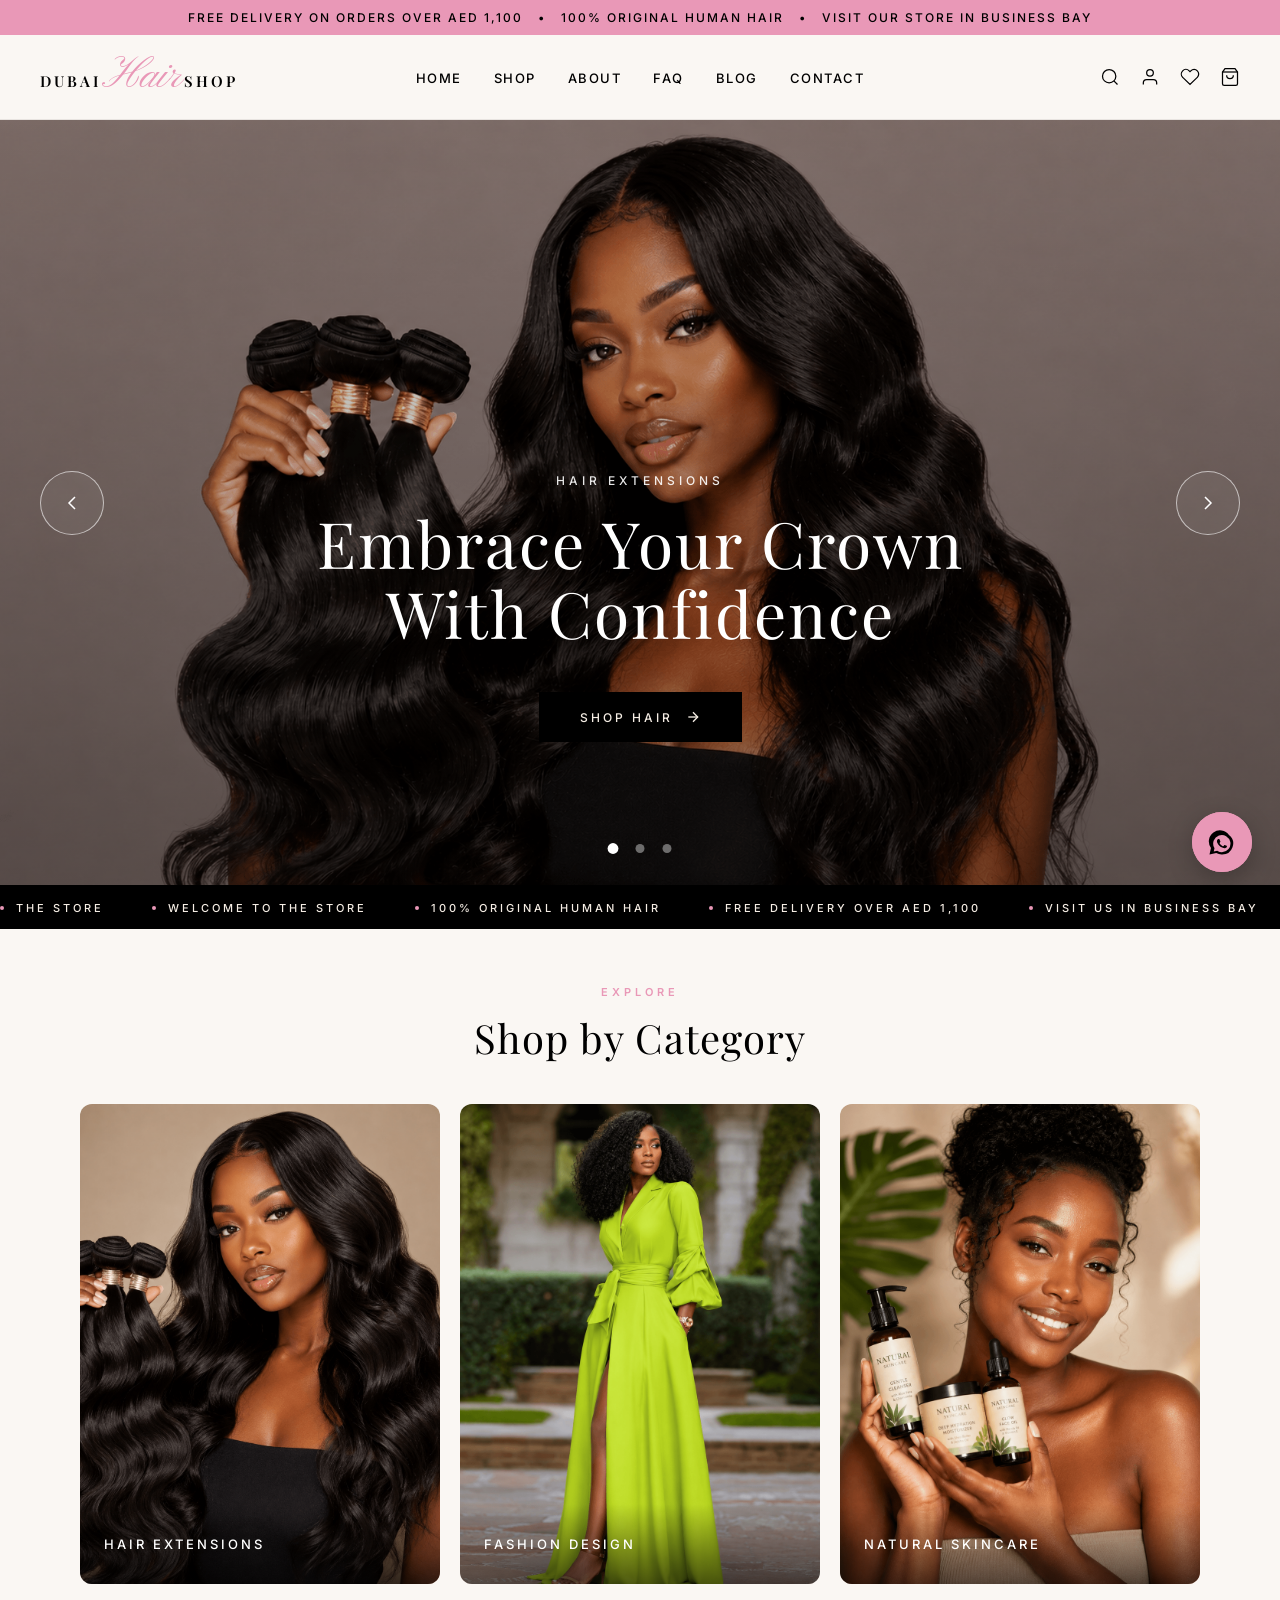
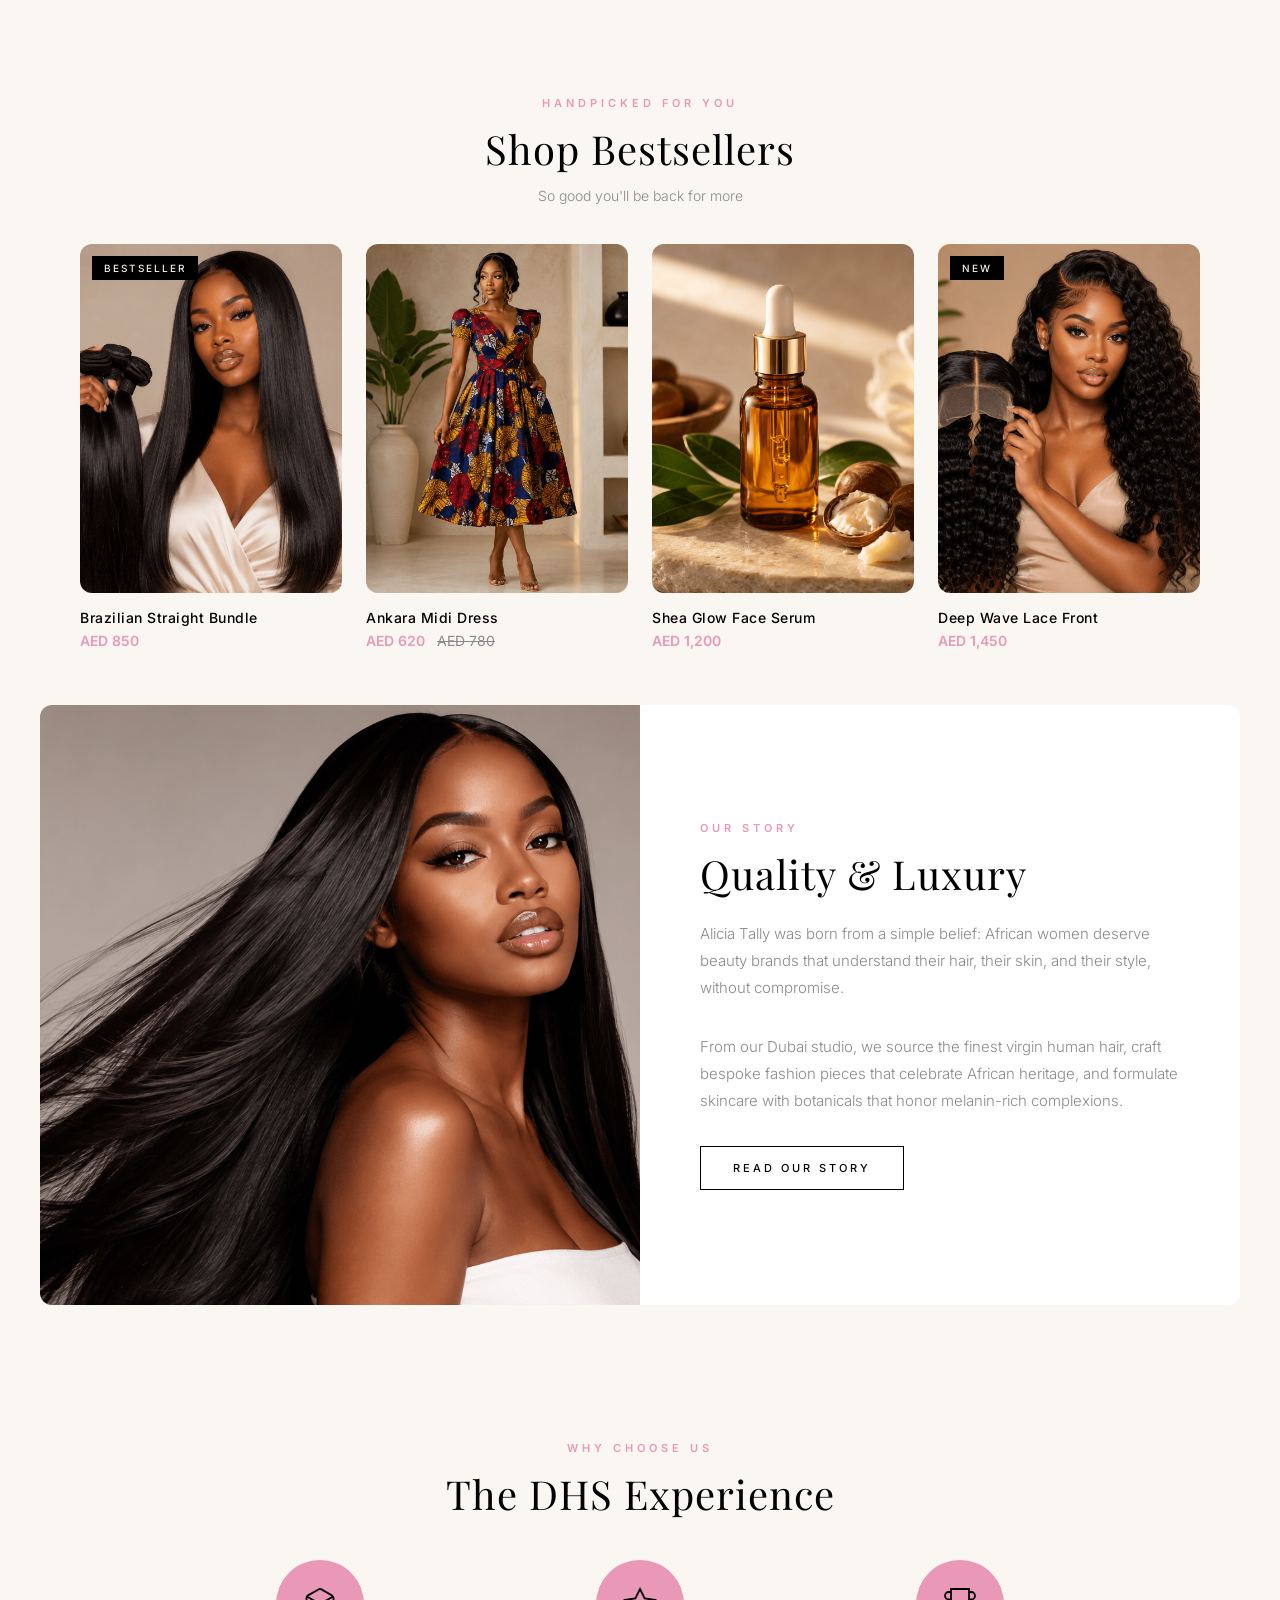
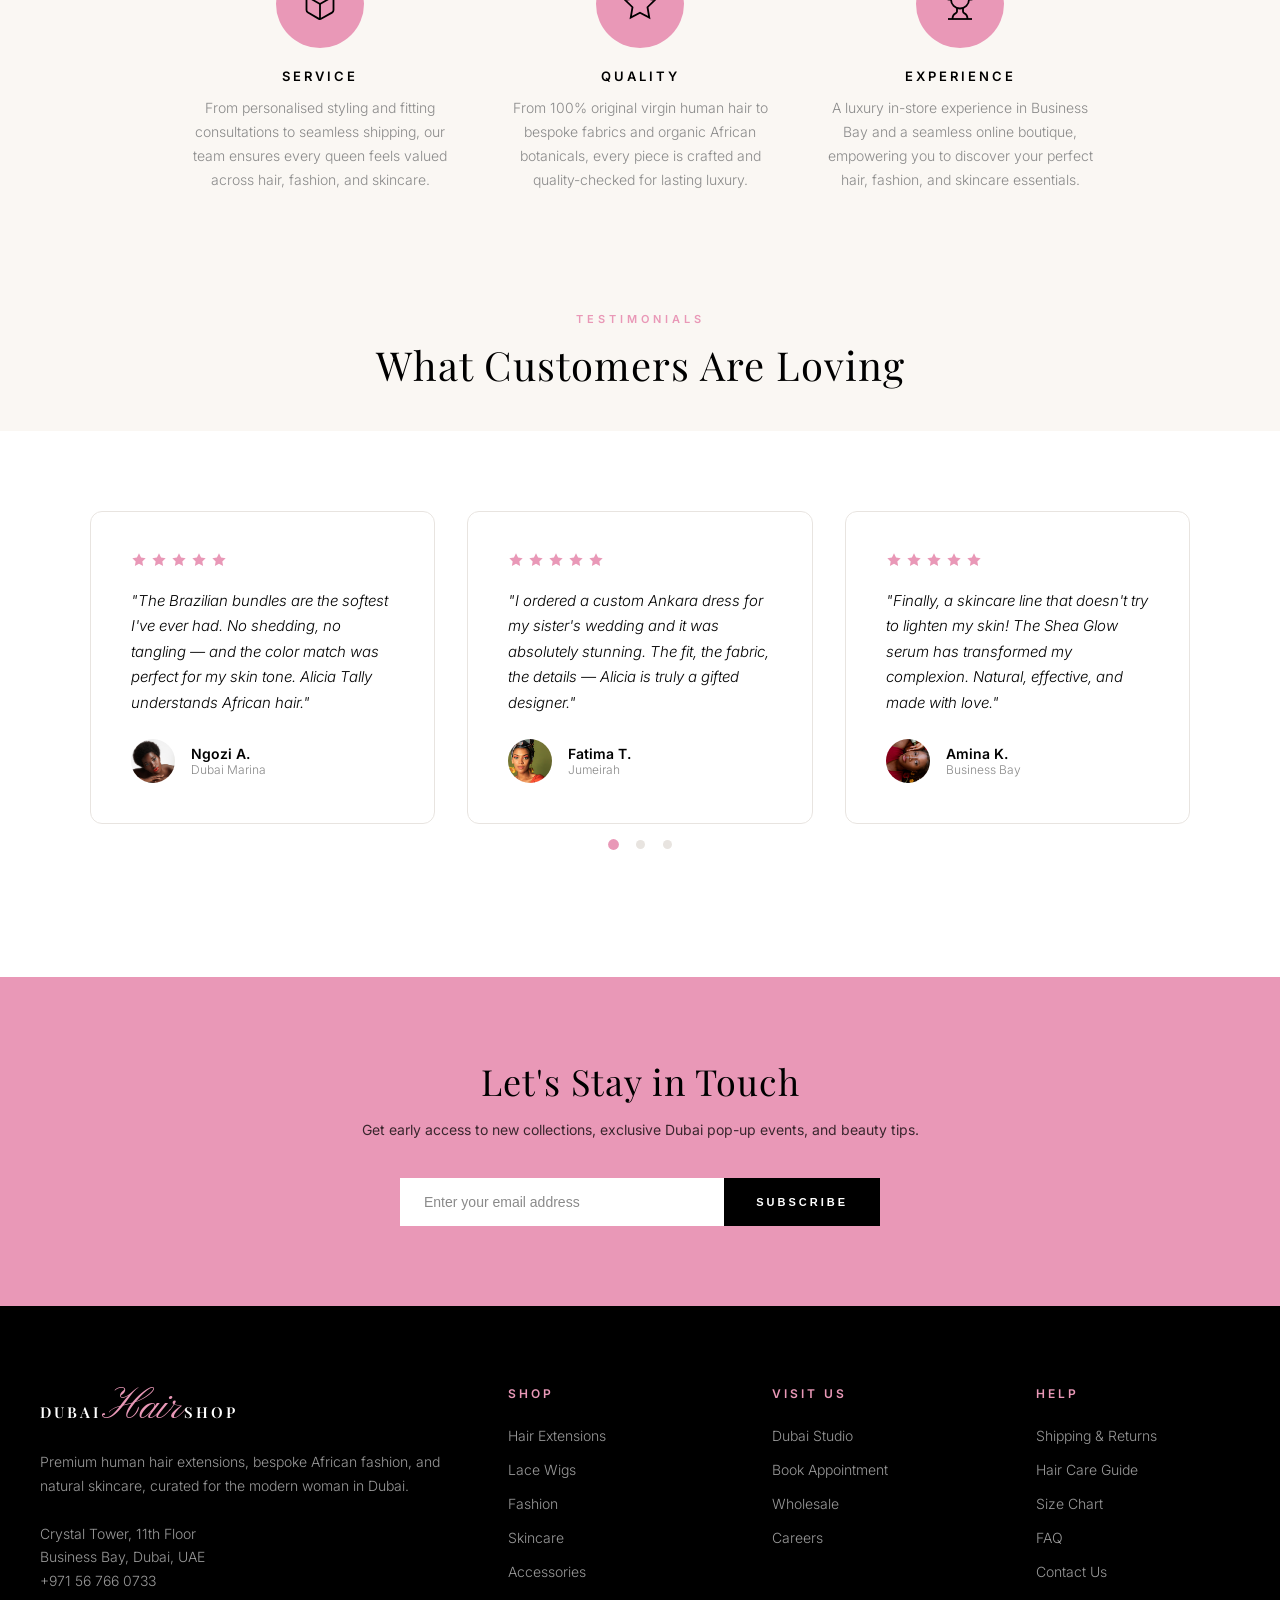
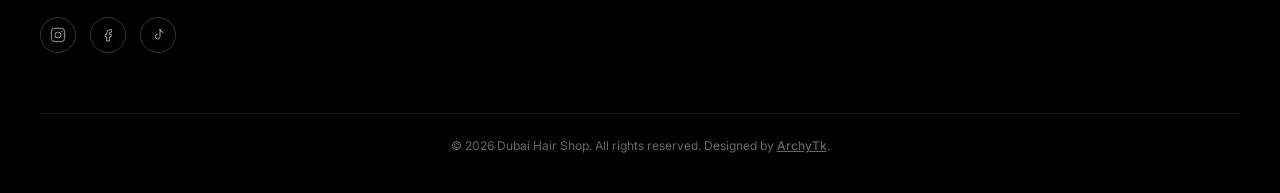
==== index.html @ 1380fcac "Build Dubai Hair Shop mockup: hero carousel, categories, bestsellers, testimonials, and mobile nav -" ====
<!DOCTYPE html>
<html lang="en">
<head>
<meta charset="UTF-8">
<meta name="viewport" content="width=device-width, initial-scale=1.0">
<title>Dubai Hair Shop | Hair Extensions, Fashion & Skincare</title>
<meta name="description" content="Shop premium virgin human hair extensions and lace wigs, bespoke African-inspired fashion by Alicia Tally, and natural African-botanical skincare — all from Dubai Hair Shop's Business Bay boutique.">
<link rel="icon" type="image/svg+xml" href="favicon.svg">
<link href="https://fonts.googleapis.com/css2?family=Playfair+Display:wght@400;500;600&family=Pinyon+Script&family=Inter:wght@300;400;500;600&display=swap" rel="stylesheet">
<link rel="stylesheet" href="https://cdn.jsdelivr.net/npm/swiper@11/swiper-bundle.min.css">
<link rel="stylesheet" href="css/style.css?v=2">
</head>
<body>

<!-- Announcement -->
<div class="announcement-bar">
  <span>Free delivery on orders over AED 1,100 &nbsp; • &nbsp; 100% Original Human Hair &nbsp; • &nbsp; Visit Our Store in Business Bay</span>
</div>

<!-- Navigation -->
<nav class="dhs-nav">
  <div class="nav-logo"><span class="logo-word">Dubai</span><span class="logo-accent">Hair</span><span class="logo-word">Shop</span></div>
  <ul class="nav-links">
    <li><a href="#">Home</a></li>
    <li><a href="#">Shop</a></li>
    <li><a href="#">About</a></li>
    <li><a href="#">FAQ</a></li>
    <li><a href="#">Blog</a></li>
    <li><a href="#">Contact</a></li>
  </ul>
  <div class="nav-actions">
    <svg class="nav-icon nav-icon-search" viewBox="0 0 24 24"><circle cx="11" cy="11" r="8"/><path d="m21 21-4.35-4.35"/></svg>
    <svg class="nav-icon nav-icon-account" viewBox="0 0 24 24"><path d="M20 21v-2a4 4 0 0 0-4-4H8a4 4 0 0 0-4 4v2"/><circle cx="12" cy="7" r="4"/></svg>
    <svg class="nav-icon" viewBox="0 0 24 24"><path d="M20.8 4.6a5.5 5.5 0 0 0-7.8 0L12 5.6l-1-1a5.5 5.5 0 0 0-7.8 7.8l1 1L12 21l7.8-7.6 1-1a5.5 5.5 0 0 0 0-7.8z"/></svg>
    <svg class="nav-icon" viewBox="0 0 24 24"><path d="M6 2 3 6v14a2 2 0 0 0 2 2h14a2 2 0 0 0 2-2V6l-3-4z"/><line x1="3" y1="6" x2="21" y2="6"/><path d="M16 10a4 4 0 0 1-8 0"/></svg>
    <button class="nav-hamburger" aria-label="Open menu" aria-expanded="false">
      <svg viewBox="0 0 24 24" fill="none" stroke="currentColor" stroke-width="1.5"><line x1="3" y1="6" x2="21" y2="6"/><line x1="3" y1="12" x2="21" y2="12"/><line x1="3" y1="18" x2="21" y2="18"/></svg>
    </button>
  </div>
</nav>

<!-- Mobile Nav -->
<div class="mobile-nav-overlay"></div>
<div class="mobile-nav">
  <button class="mobile-nav-close" aria-label="Close menu">
    <svg viewBox="0 0 24 24" fill="none" stroke="currentColor" stroke-width="1.5"><line x1="18" y1="6" x2="6" y2="18"/><line x1="6" y1="6" x2="18" y2="18"/></svg>
  </button>
  <div class="mobile-nav-actions">
    <a href="#" class="mobile-nav-action">
      <svg viewBox="0 0 24 24" fill="none" stroke="currentColor" stroke-width="1.5"><circle cx="11" cy="11" r="8"/><path d="m21 21-4.35-4.35"/></svg>
      Search
    </a>
    <a href="#" class="mobile-nav-action">
      <svg viewBox="0 0 24 24" fill="none" stroke="currentColor" stroke-width="1.5"><path d="M20 21v-2a4 4 0 0 0-4-4H8a4 4 0 0 0-4 4v2"/><circle cx="12" cy="7" r="4"/></svg>
      My Account
    </a>
  </div>
  <ul class="mobile-nav-links">
    <li><a href="#">Home</a></li>
    <li><a href="#">Shop</a></li>
    <li><a href="#">About</a></li>
    <li><a href="#">FAQ</a></li>
    <li><a href="#">Blog</a></li>
    <li><a href="#">Contact</a></li>
  </ul>
</div>

<!-- Hero -->
<section class="hero swiper hero-swiper">
  <div class="swiper-wrapper">
    <div class="swiper-slide hero-slide" style="background-image:url('img/human-hair-extensions-hero.png')">
      <div class="hero-overlay"></div>
      <div class="hero-content">
        <p class="hero-subtitle">Hair Extensions</p>
        <h1 class="hero-title">Embrace Your Crown<br>With Confidence</h1>
        <!-- <p class="hero-desc">Virgin human hair; straight, body wave, curly, and custom lace wigs.</p> -->
        <a class="hero-cta" href="#category-hair-extensions">
          Shop Hair
          <svg width="16" height="16" viewBox="0 0 24 24" fill="none" stroke="currentColor" stroke-width="2"><path d="M5 12h14"/><path d="m12 5 7 7-7 7"/></svg>
        </a>
      </div>
    </div>
    <div class="swiper-slide hero-slide" style="background-image:url('img/alicia-tally-fashion-designer-hero.png')">
      <div class="hero-overlay"></div>
      <div class="hero-content">
        <p class="hero-subtitle">Fashion Design</p>
        <h1 class="hero-title">Bespoke African Inspired<br>Couture</h1>
        <!-- <p class="hero-desc">Bespoke African inspired couture and ready-to-wear pieces by Alicia Tally.</p> -->
        <a class="hero-cta" href="#category-fashion-design">
          Explore Fashion
          <svg width="16" height="16" viewBox="0 0 24 24" fill="none" stroke="currentColor" stroke-width="2"><path d="M5 12h14"/><path d="m12 5 7 7-7 7"/></svg>
        </a>
      </div>
    </div>
    <div class="swiper-slide hero-slide" style="background-image:url('img/natural-skincare-products-hero.png')">
      <div class="hero-overlay"></div>
      <div class="hero-content">
        <p class="hero-subtitle">Natural Skincare</p>
        <h1 class="hero-title">Radiant, Melanin-Rich<br>Skin</h1>
        <!-- <p class="hero-desc">Organic, African botanical blends for radiant, healthy melanin-rich skin.</p> -->
        <a class="hero-cta" href="#category-natural-skincare">
          Discover Skincare
          <svg width="16" height="16" viewBox="0 0 24 24" fill="none" stroke="currentColor" stroke-width="2"><path d="M5 12h14"/><path d="m12 5 7 7-7 7"/></svg>
        </a>
      </div>
    </div>
  </div>
  <button class="hero-arrow hero-arrow-prev" aria-label="Previous slide">
    <svg width="18" height="18" viewBox="0 0 24 24" fill="none" stroke="currentColor" stroke-width="1.5"><path d="m15 18-6-6 6-6"/></svg>
  </button>
  <button class="hero-arrow hero-arrow-next" aria-label="Next slide">
    <svg width="18" height="18" viewBox="0 0 24 24" fill="none" stroke="currentColor" stroke-width="1.5"><path d="m9 18 6-6-6-6"/></svg>
  </button>
  <div class="hero-dots swiper-pagination"></div>
</section>

<!-- Ticker -->
<div class="ticker">
  <div class="ticker-inner">
    <span class="ticker-item"><span class="ticker-dot"></span> The Store</span>
    <span class="ticker-item"><span class="ticker-dot"></span> Welcome to the Store</span>
    <span class="ticker-item"><span class="ticker-dot"></span> 100% Original Human Hair</span>
    <span class="ticker-item"><span class="ticker-dot"></span> Free Delivery Over AED 1,100</span>
    <span class="ticker-item"><span class="ticker-dot"></span> Visit Us in Business Bay</span>
    <span class="ticker-item"><span class="ticker-dot"></span> The Store</span>
    <span class="ticker-item"><span class="ticker-dot"></span> Welcome to the Store</span>
    <span class="ticker-item"><span class="ticker-dot"></span> 100% Original Human Hair</span>
    <span class="ticker-item"><span class="ticker-dot"></span> Free Delivery Over AED 1,100</span>
    <span class="ticker-item"><span class="ticker-dot"></span> Visit Us in Business Bay</span>
  </div>
</div>

<!-- Categories -->
<div class="section-header" id="shop-by-category">
  <p class="section-label">Explore</p>
  <h2 class="section-title">Shop by Category</h2>
</div>
<div class="categories">
  <div class="category-card" id="category-hair-extensions">
    <img src="img/human-hair-extensions-featured.png" alt="Hair Extensions">
    <div class="category-label">Hair Extensions</div>
  </div>
  <div class="category-card" id="category-fashion-design">
    <img src="img/alicia-tally-fashion-designer-featured.png" alt="Fashion Design">
    <div class="category-label">Fashion Design</div>
  </div>
  <div class="category-card" id="category-natural-skincare">
    <img src="img/natural-skincare-products-featured.png" alt="Natural Skincare">
    <div class="category-label">Natural Skincare</div>
  </div>
</div>

<!-- Bestsellers -->
<div class="section-header">
  <p class="section-label">Handpicked for You</p>
  <h2 class="section-title">Shop Bestsellers</h2>
  <p class="section-sub">So good you'll be back for more</p>
</div>
<div class="products-grid">
  <div class="product-card">
    <div class="product-img-wrap">
      <img src="img/brazilian-straight-bundle.png" alt="Brazilian Straight Bundle">
      <span class="product-badge">Bestseller</span>
    </div>
    <div class="product-name">Brazilian Straight Bundle</div>
    <div class="product-price">AED 850</div>
  </div>
  <div class="product-card">
    <div class="product-img-wrap">
      <img src="img/ankara-midi-dress.png" alt="Ankara Midi Dress">
    </div>
    <div class="product-name">Ankara Midi Dress</div>
    <div class="product-price">AED 620 <span class="original">AED 780</span></div>
  </div>
  <div class="product-card">
    <div class="product-img-wrap">
      <img src="img/shea-glow-face%20Serum.png" alt="Shea Glow Face Serum">
    </div>
    <div class="product-name">Shea Glow Face Serum</div>
    <div class="product-price">AED 1,200</div>
  </div>
  <div class="product-card">
    <div class="product-img-wrap">
      <img src="img/deep-wave-lace-front.png" alt="Deep Wave Lace Front">
      <span class="product-badge">New</span>
    </div>
    <div class="product-name">Deep Wave Lace Front</div>
    <div class="product-price">AED 1,450</div>
  </div>
</div>

<!-- Quality Section -->
<div class="quality-section">
  <div class="quality-img">
    <img src="img/hero-image.png" alt="Quality">
  </div>
  <div class="quality-content">
    <p class="section-label">Our Story</p>
    <h2 class="section-title">Quality & Luxury</h2>
    <p class="quality-text">Alicia Tally was born from a simple belief: African women deserve beauty brands that understand their hair, their skin, and their style, without compromise.</p>
    <p class="quality-text">From our Dubai studio, we source the finest virgin human hair, craft bespoke fashion pieces that celebrate African heritage, and formulate skincare with botanicals that honor melanin-rich complexions.</p>
    <a class="quality-btn" href="#">Read Our Story</a>
  </div>
</div>

<!-- Values -->
<div class="section-header">
  <p class="section-label">Why Choose Us</p>
  <h2 class="section-title">The DHS Experience</h2>
</div>
<div class="values">
  <div class="value-item">
    <div class="value-icon-wrap">
      <svg class="value-icon" viewBox="0 0 24 24"><path d="M21 16V8a2 2 0 0 0-1-1.73l-7-4a2 2 0 0 0-2 0l-7 4A2 2 0 0 0 3 8v8a2 2 0 0 0 1 1.73l7 4a2 2 0 0 0 2 0l7-4A2 2 0 0 0 21 16z"/><polyline points="3.27 6.96 12 12.01 20.73 6.96"/><line x1="12" y1="22.08" x2="12" y2="12"/></svg>
    </div>
    <div class="value-title">Service</div>
    <div class="value-desc">From personalised styling and fitting consultations to seamless shipping, our team ensures every queen feels valued across hair, fashion, and skincare.</div>
  </div>
  <div class="value-item">
    <div class="value-icon-wrap">
      <svg class="value-icon" viewBox="0 0 24 24"><polygon points="12 2 15.09 8.26 22 9.27 17 14.14 18.18 21.02 12 17.77 5.82 21.02 7 14.14 2 9.27 8.91 8.26 12 2"/></svg>
    </div>
    <div class="value-title">Quality</div>
    <div class="value-desc">From 100% original virgin human hair to bespoke fabrics and organic African botanicals, every piece is crafted and quality-checked for lasting luxury.</div>
  </div>
  <div class="value-item">
    <div class="value-icon-wrap">
      <svg class="value-icon" viewBox="0 0 24 24"><path d="M6 9H4.5a2.5 2.5 0 0 1 0-5H6"/><path d="M18 9h1.5a2.5 2.5 0 0 0 0-5H18"/><path d="M4 22h16"/><path d="M10 14.66V17c0 .55-.47.98-.97 1.21C7.85 18.75 7 20.24 7 22"/><path d="M14 14.66V17c0 .55.47.98.97 1.21C16.15 18.75 17 20.24 17 22"/><path d="M18 2H6v7a6 6 0 0 0 12 0V2z"/></svg>
    </div>
    <div class="value-title">Experience</div>
    <div class="value-desc">A luxury in-store experience in Business Bay and a seamless online boutique, empowering you to discover your perfect hair, fashion, and skincare essentials.</div>
  </div>
</div>

<!-- Testimonials -->
<div class="section-header" style="padding-top:40px;">
  <p class="section-label">Testimonials</p>
  <h2 class="section-title">What Customers Are Loving</h2>
</div>
<div class="testimonials">
  <div class="swiper testimonial-swiper">
    <div class="swiper-wrapper">
      <div class="swiper-slide">
        <div class="testimonial-card">
          <div class="stars">
            <svg class="star" viewBox="0 0 24 24"><polygon points="12 2 15.09 8.26 22 9.27 17 14.14 18.18 21.02 12 17.77 5.82 21.02 7 14.14 2 9.27 8.91 8.26 12 2"/></svg>
            <svg class="star" viewBox="0 0 24 24"><polygon points="12 2 15.09 8.26 22 9.27 17 14.14 18.18 21.02 12 17.77 5.82 21.02 7 14.14 2 9.27 8.91 8.26 12 2"/></svg>
            <svg class="star" viewBox="0 0 24 24"><polygon points="12 2 15.09 8.26 22 9.27 17 14.14 18.18 21.02 12 17.77 5.82 21.02 7 14.14 2 9.27 8.91 8.26 12 2"/></svg>
            <svg class="star" viewBox="0 0 24 24"><polygon points="12 2 15.09 8.26 22 9.27 17 14.14 18.18 21.02 12 17.77 5.82 21.02 7 14.14 2 9.27 8.91 8.26 12 2"/></svg>
            <svg class="star" viewBox="0 0 24 24"><polygon points="12 2 15.09 8.26 22 9.27 17 14.14 18.18 21.02 12 17.77 5.82 21.02 7 14.14 2 9.27 8.91 8.26 12 2"/></svg>
          </div>
          <p class="testimonial-text">"The Brazilian bundles are the softest I've ever had. No shedding, no tangling — and the color match was perfect for my skin tone. Alicia Tally understands African hair."</p>
          <div class="testimonial-author">
            <img class="author-avatar" src="img/test-1.jpg" alt="Ngozi">
            <div>
              <div class="author-name">Ngozi A.</div>
              <div class="author-location">Dubai Marina</div>
            </div>
          </div>
        </div>
      </div>
      <div class="swiper-slide">
        <div class="testimonial-card">
          <div class="stars">
            <svg class="star" viewBox="0 0 24 24"><polygon points="12 2 15.09 8.26 22 9.27 17 14.14 18.18 21.02 12 17.77 5.82 21.02 7 14.14 2 9.27 8.91 8.26 12 2"/></svg>
            <svg class="star" viewBox="0 0 24 24"><polygon points="12 2 15.09 8.26 22 9.27 17 14.14 18.18 21.02 12 17.77 5.82 21.02 7 14.14 2 9.27 8.91 8.26 12 2"/></svg>
            <svg class="star" viewBox="0 0 24 24"><polygon points="12 2 15.09 8.26 22 9.27 17 14.14 18.18 21.02 12 17.77 5.82 21.02 7 14.14 2 9.27 8.91 8.26 12 2"/></svg>
            <svg class="star" viewBox="0 0 24 24"><polygon points="12 2 15.09 8.26 22 9.27 17 14.14 18.18 21.02 12 17.77 5.82 21.02 7 14.14 2 9.27 8.91 8.26 12 2"/></svg>
            <svg class="star" viewBox="0 0 24 24"><polygon points="12 2 15.09 8.26 22 9.27 17 14.14 18.18 21.02 12 17.77 5.82 21.02 7 14.14 2 9.27 8.91 8.26 12 2"/></svg>
          </div>
          <p class="testimonial-text">"I ordered a custom Ankara dress for my sister's wedding and it was absolutely stunning. The fit, the fabric, the details — Alicia is truly a gifted designer."</p>
          <div class="testimonial-author">
            <img class="author-avatar" src="img/test-2.jpg" alt="Fatima">
            <div>
              <div class="author-name">Fatima T.</div>
              <div class="author-location">Jumeirah</div>
            </div>
          </div>
        </div>
      </div>
      <div class="swiper-slide">
        <div class="testimonial-card">
          <div class="stars">
            <svg class="star" viewBox="0 0 24 24"><polygon points="12 2 15.09 8.26 22 9.27 17 14.14 18.18 21.02 12 17.77 5.82 21.02 7 14.14 2 9.27 8.91 8.26 12 2"/></svg>
            <svg class="star" viewBox="0 0 24 24"><polygon points="12 2 15.09 8.26 22 9.27 17 14.14 18.18 21.02 12 17.77 5.82 21.02 7 14.14 2 9.27 8.91 8.26 12 2"/></svg>
            <svg class="star" viewBox="0 0 24 24"><polygon points="12 2 15.09 8.26 22 9.27 17 14.14 18.18 21.02 12 17.77 5.82 21.02 7 14.14 2 9.27 8.91 8.26 12 2"/></svg>
            <svg class="star" viewBox="0 0 24 24"><polygon points="12 2 15.09 8.26 22 9.27 17 14.14 18.18 21.02 12 17.77 5.82 21.02 7 14.14 2 9.27 8.91 8.26 12 2"/></svg>
            <svg class="star" viewBox="0 0 24 24"><polygon points="12 2 15.09 8.26 22 9.27 17 14.14 18.18 21.02 12 17.77 5.82 21.02 7 14.14 2 9.27 8.91 8.26 12 2"/></svg>
          </div>
          <p class="testimonial-text">"Finally, a skincare line that doesn't try to lighten my skin! The Shea Glow serum has transformed my complexion. Natural, effective, and made with love."</p>
          <div class="testimonial-author">
            <img class="author-avatar" src="img/test-3.jpg" alt="Amina">
            <div>
              <div class="author-name">Amina K.</div>
              <div class="author-location">Business Bay</div>
            </div>
          </div>
        </div>
      </div>
    </div>
    <div class="testimonial-dots swiper-pagination"></div>
  </div>
</div>

<!-- Newsletter -->
<div class="newsletter">
  <h2 class="newsletter-title">Let's Stay in Touch</h2>
  <p class="newsletter-sub">Get early access to new collections, exclusive Dubai pop-up events, and beauty tips.</p>
  <form class="newsletter-form" onsubmit="event.preventDefault(); alert('Thank you for subscribing, Queen!');">
    <input type="email" class="newsletter-input" placeholder="Enter your email address" required>
    <button type="submit" class="newsletter-btn">Subscribe</button>
  </form>
</div>

<!-- Footer -->
<footer class="footer">
  <div class="footer-grid">
    <div>
      <div class="footer-brand"><span class="logo-word">Dubai</span><span class="logo-accent">Hair</span><span class="logo-word">Shop</span></div>
      <p class="footer-desc">Premium human hair extensions, bespoke African fashion, and natural skincare, curated for the modern woman in Dubai.</p>
      <p class="footer-desc" style="margin-bottom:0;">Crystal Tower, 11th Floor<br>Business Bay, Dubai, UAE<br>+971 56 766 0733</p>
      <div class="social-links">
        <a class="social-icon" href="#" aria-label="Instagram">
          <svg viewBox="0 0 24 24" fill="none" stroke="currentColor" stroke-width="1.5"><rect x="2" y="2" width="20" height="20" rx="5"/><circle cx="12" cy="12" r="4.5"/><circle cx="17.5" cy="6.5" r="1" fill="currentColor" stroke="none"/></svg>
        </a>
        <a class="social-icon" href="#" aria-label="Facebook">
          <svg viewBox="0 0 24 24" fill="none" stroke="currentColor" stroke-width="1.5"><path d="M15 8h2V4h-2a5 5 0 0 0-5 5v2H8v4h2v6h4v-6h2.5l.5-4H14V9a1 1 0 0 1 1-1z"/></svg>
        </a>
        <a class="social-icon" href="#" aria-label="TikTok">
          <svg viewBox="0 0 24 24" fill="none" stroke="currentColor" stroke-width="1.5"><path d="M15 3v11.5a3.5 3.5 0 1 1-3.5-3.5"/><path d="M15 3a5 5 0 0 0 5 5"/></svg>
        </a>
      </div>
    </div>
    <div>
      <div class="footer-title">Shop</div>
      <ul class="footer-links">
        <li><a href="#">Hair Extensions</a></li>
        <li><a href="#">Lace Wigs</a></li>
        <li><a href="#">Fashion</a></li>
        <li><a href="#">Skincare</a></li>
        <li><a href="#">Accessories</a></li>
      </ul>
    </div>
    <div>
      <div class="footer-title">Visit us</div>
      <ul class="footer-links">
        <li><a href="#">Dubai Studio</a></li>
        <li><a href="#">Book Appointment</a></li>
        <li><a href="#">Wholesale</a></li>
        <li><a href="#">Careers</a></li>
      </ul>
    </div>
    <div>
      <div class="footer-title">Help</div>
      <ul class="footer-links">
        <li><a href="#">Shipping & Returns</a></li>
        <li><a href="#">Hair Care Guide</a></li>
        <li><a href="#">Size Chart</a></li>
        <li><a href="#">FAQ</a></li>
        <li><a href="#">Contact Us</a></li>
      </ul>
    </div>
  </div>
  <div class="footer-bottom">
    &copy; 2026 Dubai Hair Shop. All rights reserved. Designed by <a href="https://www.linkedin.com/in/archbell-maunganidze/" target="_blank" rel="noopener">ArchyTk</a>.
  </div>
</footer>

<!-- WhatsApp Float -->
<a class="whatsapp-float" href="https://wa.me/971567660733" target="_blank" rel="noopener" aria-label="Chat with us on WhatsApp">
  <span class="whatsapp-float-ring"></span>
  <svg viewBox="0 0 24 24" fill="currentColor"><path d="M17.6 6.32A8.8 8.8 0 0 0 3.16 16.8L2 22l5.36-1.14A8.8 8.8 0 0 0 12 22a8.8 8.8 0 0 0 5.6-15.68zM12 20.2a6.9 6.9 0 0 1-3.53-.96l-.25-.15-2.83.6.6-2.76-.16-.28A6.9 6.9 0 1 1 12 20.2zm3.78-5.17c-.2-.1-1.2-.6-1.39-.66-.19-.07-.32-.1-.46.1-.13.2-.52.66-.64.8-.12.13-.24.15-.44.05-.2-.1-.86-.32-1.63-1.02-.6-.54-1.01-1.2-1.13-1.4-.12-.2-.01-.31.09-.4.09-.1.2-.24.3-.36.1-.12.13-.2.2-.34.07-.13.03-.25-.02-.35-.05-.1-.46-1.1-.63-1.5-.17-.4-.33-.35-.46-.35h-.4c-.13 0-.34.05-.52.25s-.68.67-.68 1.63.7 1.9.8 2.03c.1.13 1.37 2.1 3.32 2.94.46.2.83.32 1.11.4.47.15.9.13 1.24.08.38-.06 1.2-.49 1.37-.96.17-.47.17-.87.12-.96-.05-.09-.18-.14-.38-.24z"/></svg>
</a>

<!-- Mobile Bottom Nav -->
<nav class="mobile-bottom-nav">
  <a href="#shop-by-category" class="bottom-nav-item">
    <svg class="bottom-nav-icon" viewBox="0 0 24 24" fill="none" stroke="currentColor" stroke-width="1.5"><rect x="3" y="3" width="7" height="7" rx="1"/><rect x="14" y="3" width="7" height="7" rx="1"/><rect x="3" y="14" width="7" height="7" rx="1"/><rect x="14" y="14" width="7" height="7" rx="1"/></svg>
    <span class="bottom-nav-label">Shop</span>
  </a>
  <a href="#" class="bottom-nav-item">
    <svg class="bottom-nav-icon" viewBox="0 0 24 24" fill="none" stroke="currentColor" stroke-width="1.5"><path d="M20 21v-2a4 4 0 0 0-4-4H8a4 4 0 0 0-4 4v2"/><circle cx="12" cy="7" r="4"/></svg>
    <span class="bottom-nav-label">Account</span>
  </a>
  <a href="#" class="bottom-nav-item">
    <svg class="bottom-nav-icon" viewBox="0 0 24 24" fill="none" stroke="currentColor" stroke-width="1.5"><circle cx="11" cy="11" r="8"/><path d="m21 21-4.35-4.35"/></svg>
    <span class="bottom-nav-label">Search</span>
  </a>
  <a href="#" class="bottom-nav-item">
    <span class="bottom-nav-icon-wrap">
      <svg class="bottom-nav-icon" viewBox="0 0 24 24" fill="none" stroke="currentColor" stroke-width="1.5"><path d="M20.8 4.6a5.5 5.5 0 0 0-7.8 0L12 5.6l-1-1a5.5 5.5 0 0 0-7.8 7.8l1 1L12 21l7.8-7.6 1-1a5.5 5.5 0 0 0 0-7.8z"/></svg>
      <span class="bottom-nav-badge">0</span>
    </span>
    <span class="bottom-nav-label">Wishlist</span>
  </a>
</nav>

<script src="https://cdn.jsdelivr.net/npm/swiper@11/swiper-bundle.min.js"></script>
<script src="js/hero-slider.js?v=2"></script>
<script src="js/testimonial-slider.js?v=2"></script>
<script src="js/mobile-nav.js?v=2"></script>

</body>
</html>
---- css/style.css ----
:root {
  --dhs-plum: #000000;
  --dhs-rose: #e998b7;
  --dhs-champagne: #f5ede4;
  --dhs-cream: #faf7f3;
  --dhs-black: #000000;
  --dhs-gray: #8a8a8a;
  --dhs-light-gray: #e8e4e0;
}
* {
  margin: 0;
  padding: 0;
  box-sizing: border-box;
}
html {
  scroll-behavior: smooth;
}
body {
  font-family: "Inter", sans-serif;
  color: var(--dhs-black);
  background: var(--dhs-cream);
}

/* Announcement Bar */
.announcement-bar {
  background: var(--dhs-rose);
  color: var(--dhs-plum);
  padding: 10px 0;
  font-size: 12px;
  letter-spacing: 2px;
  text-transform: uppercase;
  text-align: center;
  font-weight: 500;
  overflow: hidden;
  white-space: nowrap;
}
.announcement-bar span {
  display: inline-block;
  animation: marquee 20s linear infinite;
}
@keyframes marquee {
  0% {
    transform: translateX(100%);
  }
  100% {
    transform: translateX(-100%);
  }
}

/* Navigation */
.dhs-nav {
  display: grid;
  grid-template-columns: 1fr auto 1fr;
  align-items: center;
  padding: 20px 40px;
  background: rgba(250, 247, 243, 0.95);
  backdrop-filter: blur(10px);
  position: sticky;
  top: 0;
  z-index: 100;
  border-bottom: 1px solid var(--dhs-light-gray);
}
.nav-links {
  display: flex;
  gap: 32px;
  list-style: none;
}
.nav-links a {
  text-decoration: none;
  color: var(--dhs-black);
  font-size: 13px;
  letter-spacing: 1.5px;
  text-transform: uppercase;
  font-weight: 500;
  transition: color 0.3s;
  position: relative;
}
.nav-links a::after {
  content: "";
  position: absolute;
  bottom: -4px;
  left: 0;
  width: 0;
  height: 1px;
  background: var(--dhs-rose);
  transition: width 0.3s;
}
.nav-links a:hover {
  color: var(--dhs-rose);
}
.nav-links a:hover::after {
  width: 100%;
}
.nav-logo {
  display: flex;
  align-items: baseline;
  gap: 3px;
  font-family: "Playfair Display", serif;
}
.logo-word {
  font-size: 15px;
  font-weight: 600;
  letter-spacing: 3px;
  text-transform: uppercase;
  color: var(--dhs-plum);
}
.logo-accent {
  font-family: "Pinyon Script", cursive;
  font-size: 44px;
  font-style: normal;
  font-weight: 400;
  letter-spacing: 0;
  line-height: 1;
  color: var(--dhs-rose);
  margin: 0 -2px;
}
.nav-actions {
  display: flex;
  gap: 20px;
  align-items: center;
  justify-self: end;
}
.nav-icon {
  width: 20px;
  height: 20px;
  cursor: pointer;
  stroke: var(--dhs-black);
  fill: none;
  stroke-width: 1.5;
  transition: stroke 0.3s;
}
.nav-icon:hover {
  stroke: var(--dhs-rose);
}
.nav-hamburger {
  display: none;
  width: 22px;
  height: 22px;
  padding: 0;
  border: none;
  background: none;
  color: var(--dhs-black);
  cursor: pointer;
  align-items: center;
  justify-content: center;
  transition: color 0.3s;
}
.nav-hamburger svg {
  width: 100%;
  height: 100%;
}
.nav-hamburger:hover {
  color: var(--dhs-rose);
}

/* Mobile Nav */
.mobile-nav-overlay {
  position: fixed;
  inset: 0;
  background: rgba(0, 0, 0, 0.45);
  z-index: 199;
  opacity: 0;
  visibility: hidden;
  transition: opacity 0.35s ease;
}
.mobile-nav-overlay.open {
  opacity: 1;
  visibility: visible;
}
.mobile-nav {
  position: fixed;
  top: 0;
  right: -100%;
  width: 300px;
  max-width: 82vw;
  height: 100vh;
  background: var(--dhs-cream);
  z-index: 200;
  padding: 100px 40px 40px;
  box-shadow: -8px 0 32px rgba(0, 0, 0, 0.12);
  transition: right 0.4s ease;
}
.mobile-nav.open {
  right: 0;
}
.mobile-nav-close {
  position: absolute;
  top: 28px;
  right: 28px;
  width: 22px;
  height: 22px;
  padding: 0;
  border: none;
  background: none;
  color: var(--dhs-black);
  cursor: pointer;
}
.mobile-nav-close svg {
  width: 100%;
  height: 100%;
}
.mobile-nav-close:hover {
  color: var(--dhs-rose);
}
.mobile-nav-actions {
  display: flex;
  flex-direction: column;
  gap: 20px;
  margin-bottom: 32px;
  padding-bottom: 32px;
  border-bottom: 1px solid var(--dhs-light-gray);
}
.mobile-nav-action {
  display: flex;
  align-items: center;
  gap: 12px;
  text-decoration: none;
  color: var(--dhs-black);
  font-size: 15px;
  letter-spacing: 1.5px;
  text-transform: uppercase;
  font-weight: 500;
  transition: color 0.3s;
}
.mobile-nav-action svg {
  width: 18px;
  height: 18px;
  flex-shrink: 0;
}
.mobile-nav-action:hover {
  color: var(--dhs-rose);
}
.mobile-nav-links {
  list-style: none;
  display: flex;
  flex-direction: column;
  gap: 28px;
}
.mobile-nav-links a {
  text-decoration: none;
  color: var(--dhs-black);
  font-size: 15px;
  letter-spacing: 1.5px;
  text-transform: uppercase;
  font-weight: 500;
  transition: color 0.3s;
}
.mobile-nav-links a:hover {
  color: var(--dhs-rose);
}

/* Hero */
.hero {
  position: relative;
  height: 85vh;
  min-height: 600px;
  overflow: hidden;
  background: linear-gradient(135deg, #e8ddd4 0%, #d4c4b5 50%, #c9b8a8 100%);
}
.hero-slide {
  display: flex;
  align-items: center;
  justify-content: center;
  background-position: center;
  background-size: cover;
}
.hero-overlay {
  position: absolute;
  inset: 0;
  background: linear-gradient(
    to bottom,
    rgba(0, 0, 0, 0.15) 0%,
    rgba(0, 0, 0, 0.4) 100%
  );
}
.hero-content {
  position: relative;
  text-align: center;
  color: white;
  z-index: 2;
  max-width: 800px;
  padding: 0 24px;
  margin-top: 210px;
}
.hero-subtitle {
  font-size: 12px;
  letter-spacing: 4px;
  text-transform: uppercase;
  margin-bottom: 20px;
  opacity: 0.9;
  font-weight: 500;
}
.hero-title {
  font-family: "Playfair Display", serif;
  font-size: clamp(36px, 6vw, 64px);
  font-weight: 400;
  line-height: 1.1;
  margin-bottom: 24px;
  letter-spacing: 2px;
}
.hero-desc {
  font-size: 15px;
  line-height: 1.7;
  opacity: 0.9;
  margin-bottom: 40px;
  font-weight: 300;
  max-width: 500px;
  margin-left: auto;
  margin-right: auto;
}
.hero-cta {
  display: inline-flex;
  align-items: center;
  gap: 12px;
  margin-top: 20px;
  padding: 16px 40px;
  background: var(--dhs-plum);
  color: var(--dhs-champagne);
  text-decoration: none;
  font-size: 12px;
  letter-spacing: 3px;
  text-transform: uppercase;
  font-weight: 500;
  border: 1px solid var(--dhs-plum);
  transition: all 0.4s;
  cursor: pointer;
}
.hero-cta:hover {
  background: transparent;
  color: white;
  border-color: white;
}

.hero-arrow {
  position: absolute;
  top: 50%;
  transform: translateY(-50%);
  width: 64px;
  height: 64px;
  border-radius: 50%;
  border: 1px solid rgba(255, 255, 255, 0.6);
  background: rgba(255, 255, 255, 0.05);
  color: white;
  display: flex;
  align-items: center;
  justify-content: center;
  cursor: pointer;
  z-index: 3;
}
.hero-arrow svg {
  width: 24px;
  height: 24px;
  transition: all 0.3s;
}
.hero-arrow:hover {
  background: var(--dhs-rose);
  border-color: var(--dhs-rose);
  color: var(--dhs-plum);
}
.hero-arrow-prev {
  left: 40px;
}
.hero-arrow-next {
  right: 40px;
}

.hero-dots.swiper-pagination {
  position: absolute;
  bottom: 32px;
  left: 50%;
  transform: translateX(-50%);
  display: flex;
  gap: 10px;
  z-index: 3;
  width: auto;
}
.hero-dots .swiper-pagination-bullet {
  width: 9px;
  height: 9px;
  margin: 0;
  border-radius: 50%;
  background: rgba(255, 255, 255, 0.4);
  opacity: 1;
  cursor: pointer;
  transition: all 0.3s;
}
.hero-dots .swiper-pagination-bullet-active {
  background: white;
  transform: scale(1.2);
}

@media (max-width: 900px) {
  .hero-arrow {
    display: none;
  }
}

/* Ticker */
.ticker {
  background: var(--dhs-plum);
  color: var(--dhs-champagne);
  padding: 14px 0;
  overflow: hidden;
  white-space: nowrap;
  font-size: 11px;
  letter-spacing: 3px;
  text-transform: uppercase;
  font-weight: 500;
}
.ticker-inner {
  display: inline-flex;
  gap: 48px;
  animation: ticker-scroll 30s linear infinite;
}
.ticker-item {
  display: flex;
  align-items: center;
  gap: 12px;
}
.ticker-dot {
  width: 4px;
  height: 4px;
  background: var(--dhs-rose);
  border-radius: 50%;
  display: inline-block;
}
@keyframes ticker-scroll {
  0% {
    transform: translateX(0);
  }
  100% {
    transform: translateX(-50%);
  }
}

/* Section Headers */
.section-header {
  text-align: center;
  padding: 56px 24px 40px;
  scroll-margin-top: 80px;
}
.section-label {
  font-size: 11px;
  letter-spacing: 4px;
  text-transform: uppercase;
  color: var(--dhs-rose);
  font-weight: 600;
  margin-bottom: 12px;
}
.section-title {
  font-family: "Playfair Display", serif;
  font-size: clamp(28px, 4vw, 40px);
  font-weight: 400;
  color: var(--dhs-black);
  margin: 0;
  letter-spacing: 1px;
}
.section-sub {
  font-size: 14px;
  color: var(--dhs-gray);
  margin-top: 12px;
  font-weight: 300;
}

/* Categories */
.categories {
  display: grid;
  grid-template-columns: repeat(3, 1fr);
  gap: 20px;
  padding: 0 40px 56px;
  max-width: 1200px;
  margin: 0 auto;
}
.category-card {
  position: relative;
  aspect-ratio: 3/4;
  overflow: hidden;
  cursor: pointer;
  background: var(--dhs-light-gray);
  border-radius: 12px;
  scroll-margin-top: 100px;
}
.category-card img {
  width: 100%;
  height: 100%;
  object-fit: cover;
  transition: transform 0.8s;
}
.category-card:hover img {
  transform: scale(1.05);
}
.category-label {
  position: absolute;
  bottom: 0;
  left: 0;
  right: 0;
  padding: 32px 24px;
  background: linear-gradient(to top, rgba(0, 0, 0, 0.6) 0%, transparent 100%);
  color: white;
  font-size: 13px;
  letter-spacing: 3px;
  text-transform: uppercase;
  font-weight: 500;
  transition: padding 0.4s;
}
.category-card:hover .category-label {
  padding-bottom: 40px;
}

/* Products */
.products-grid {
  display: grid;
  grid-template-columns: repeat(4, 1fr);
  gap: 24px;
  padding: 0 40px 56px;
  max-width: 1200px;
  margin: 0 auto;
}
.product-card {
  cursor: pointer;
}
.product-img-wrap {
  position: relative;
  aspect-ratio: 3/4;
  overflow: hidden;
  background: var(--dhs-light-gray);
  margin-bottom: 16px;
  border-radius: 12px;
}
.product-img-wrap img {
  width: 100%;
  height: 100%;
  object-fit: cover;
  transition: transform 0.6s;
}
.product-card:hover .product-img-wrap img {
  transform: scale(1.04);
}
.product-badge {
  position: absolute;
  top: 12px;
  left: 12px;
  padding: 6px 12px;
  background: var(--dhs-plum);
  color: var(--dhs-champagne);
  font-size: 10px;
  letter-spacing: 2px;
  text-transform: uppercase;
  font-weight: 500;
}
.product-name {
  font-size: 14px;
  font-weight: 500;
  color: var(--dhs-black);
  margin-bottom: 6px;
  letter-spacing: 0.5px;
}
.product-price {
  font-size: 14px;
  color: var(--dhs-rose);
  font-weight: 600;
}
.product-price .original {
  text-decoration: line-through;
  color: var(--dhs-gray);
  margin-left: 8px;
  font-weight: 400;
}

/* Quality Section */
.quality-section {
  display: grid;
  grid-template-columns: 1fr 1fr;
  gap: 0;
  max-width: 1200px;
  margin: 0 auto 80px;
  background: white;
  border-radius: 12px;
  overflow: hidden;
}
.quality-img {
  aspect-ratio: 1;
  overflow: hidden;
}
.quality-img img {
  width: 100%;
  height: 100%;
  object-fit: cover;
}
.quality-content {
  padding: 80px 60px;
  display: flex;
  flex-direction: column;
  justify-content: center;
}
.quality-content .section-label {
  text-align: left;
  padding: 0;
}
.quality-content .section-title {
  text-align: left;
  margin-bottom: 20px;
}
.quality-text {
  font-size: 15px;
  line-height: 1.8;
  color: var(--dhs-gray);
  margin-bottom: 32px;
  font-weight: 300;
}
.quality-btn {
  display: inline-flex;
  align-self: flex-start;
  padding: 14px 32px;
  border: 1px solid var(--dhs-black);
  color: var(--dhs-black);
  text-decoration: none;
  font-size: 11px;
  letter-spacing: 3px;
  text-transform: uppercase;
  font-weight: 500;
  transition: all 0.3s;
  cursor: pointer;
  background: transparent;
}
.quality-btn:hover {
  background: var(--dhs-plum);
  color: var(--dhs-champagne);
  border-color: var(--dhs-plum);
}

/* Values */
.values {
  display: grid;
  grid-template-columns: repeat(3, 1fr);
  gap: 40px;
  padding: 0 40px 80px;
  max-width: 1000px;
  margin: 0 auto;
  text-align: center;
}
.value-icon-wrap {
  width: 88px;
  height: 88px;
  margin: 0 auto 20px;
  border-radius: 50%;
  background: var(--dhs-rose);
  display: flex;
  align-items: center;
  justify-content: center;
}
.value-icon {
  width: 36px;
  height: 36px;
  stroke: var(--dhs-plum);
  fill: none;
  stroke-width: 1.2;
}
.value-title {
  font-size: 13px;
  letter-spacing: 3px;
  text-transform: uppercase;
  font-weight: 600;
  margin-bottom: 12px;
  color: var(--dhs-black);
}
.value-desc {
  font-size: 14px;
  line-height: 1.7;
  color: var(--dhs-gray);
  font-weight: 300;
}

/* Testimonials */
.testimonials {
  background: white;
  padding: 80px 40px;
}
.testimonial-swiper {
  max-width: 1100px;
  margin: 0 auto;
  padding-bottom: 48px;
}
.testimonial-swiper .swiper-slide {
  height: auto;
}
.testimonial-dots.swiper-pagination {
  position: static;
  margin-top: 16px;
  display: flex;
  justify-content: center;
  gap: 10px;
  width: auto;
}
.testimonial-dots .swiper-pagination-bullet {
  width: 9px;
  height: 9px;
  margin: 0;
  border-radius: 50%;
  background: var(--dhs-light-gray);
  opacity: 1;
  cursor: pointer;
  transition: all 0.3s;
}
.testimonial-dots .swiper-pagination-bullet-active {
  background: var(--dhs-rose);
  transform: scale(1.2);
}
.testimonial-card {
  height: 100%;
  padding: 40px;
  border: 1px solid var(--dhs-light-gray);
  border-radius: 12px;
  transition: all 0.4s;
}
.testimonial-card:hover {
  border-color: var(--dhs-rose);
  transform: translateY(-4px);
}
.stars {
  display: flex;
  gap: 4px;
  margin-bottom: 20px;
}
.star {
  width: 16px;
  height: 16px;
  fill: var(--dhs-rose);
}
.testimonial-text {
  font-size: 15px;
  line-height: 1.7;
  color: var(--dhs-black);
  margin-bottom: 24px;
  font-style: italic;
  font-weight: 300;
}
.testimonial-author {
  display: flex;
  align-items: center;
  gap: 16px;
}
.author-avatar {
  width: 44px;
  height: 44px;
  border-radius: 50%;
  object-fit: cover;
  background: var(--dhs-light-gray);
}
.author-name {
  font-size: 14px;
  font-weight: 600;
  color: var(--dhs-black);
}
.author-location {
  font-size: 12px;
  color: var(--dhs-gray);
  font-weight: 300;
}

/* Visit Us */
.visit-section {
  max-width: 1000px;
  margin: 0 auto;
  padding: 0 40px 80px;
  text-align: center;
}
.visit-text {
  font-size: 15px;
  line-height: 1.8;
  color: var(--dhs-gray);
  font-weight: 300;
  margin: 0 auto 48px;
  max-width: 700px;
}
.visit-grid {
  display: grid;
  grid-template-columns: 1fr 1fr;
  gap: 40px;
}
.visit-label {
  font-size: 15px;
  font-weight: 600;
  color: var(--dhs-black);
  margin-bottom: 8px;
}
.visit-desc {
  font-size: 15px;
  line-height: 1.7;
  color: var(--dhs-gray);
  font-weight: 300;
  margin-bottom: 24px;
}
.directions-btn {
  display: inline-flex;
  align-items: center;
  padding: 16px 32px;
  background: var(--dhs-plum);
  color: var(--dhs-champagne);
  text-decoration: none;
  font-size: 12px;
  letter-spacing: 3px;
  text-transform: uppercase;
  font-weight: 500;
  border: 1px solid var(--dhs-plum);
  transition: all 0.4s;
  cursor: pointer;
}
.directions-btn:hover {
  background: var(--dhs-rose);
  color: var(--dhs-plum);
  border-color: var(--dhs-rose);
}

@media (max-width: 900px) {
  .visit-grid { grid-template-columns: 1fr; gap: 32px; }
}

/* Newsletter */
.newsletter {
  background: var(--dhs-rose);
  padding: 80px 40px;
  text-align: center;
}
.newsletter-title {
  font-family: "Playfair Display", serif;
  font-size: clamp(24px, 3vw, 36px);
  color: var(--dhs-black);
  margin-bottom: 16px;
  font-weight: 400;
  letter-spacing: 1px;
}
.newsletter-sub {
  font-size: 14px;
  color: var(--dhs-black);
  opacity: 0.75;
  margin-bottom: 40px;
  font-weight: 400;
}
.newsletter-form {
  display: flex;
  gap: 0;
  max-width: 480px;
  margin: 0 auto;
}
.newsletter-input {
  flex: 1;
  padding: 16px 24px;
  border: none;
  background: white;
  color: var(--dhs-black);
  font-size: 14px;
  outline: none;
}
.newsletter-input::placeholder {
  color: var(--dhs-gray);
}
.newsletter-btn {
  padding: 16px 32px;
  background: var(--dhs-black);
  color: white;
  border: none;
  font-size: 11px;
  letter-spacing: 3px;
  text-transform: uppercase;
  font-weight: 600;
  cursor: pointer;
  transition: all 0.3s;
}
.newsletter-btn:hover {
  background: #333;
}

/* Footer */
.footer {
  background: var(--dhs-black);
  color: rgba(255, 255, 255, 0.6);
  padding: 80px 40px 40px;
}
.footer-grid {
  display: grid;
  grid-template-columns: 2fr 1fr 1fr 1fr;
  gap: 60px;
  max-width: 1200px;
  margin: 0 auto 60px;
}
.footer-brand {
  display: flex;
  align-items: baseline;
  gap: 3px;
  font-family: "Playfair Display", serif;
  margin-bottom: 20px;
}
.footer-brand .logo-word {
  color: white;
}
.footer-desc {
  font-size: 14px;
  line-height: 1.7;
  font-weight: 300;
  margin-bottom: 24px;
}
.social-links {
  display: flex;
  gap: 14px;
  margin-top: 24px;
}
.social-icon {
  width: 36px;
  height: 36px;
  display: flex;
  align-items: center;
  justify-content: center;
  border: 1px solid rgba(255, 255, 255, 0.2);
  border-radius: 50%;
  color: rgba(255, 255, 255, 0.6);
  transition: all 0.3s;
}
.social-icon svg {
  width: 16px;
  height: 16px;
}
.social-icon:hover {
  color: var(--dhs-plum);
  background: var(--dhs-rose);
  border-color: var(--dhs-rose);
}
.footer-title {
  font-size: 12px;
  letter-spacing: 3px;
  text-transform: uppercase;
  color: var(--dhs-rose);
  margin-bottom: 24px;
  font-weight: 600;
}
.footer-links {
  list-style: none;
}
.footer-links li {
  margin-bottom: 14px;
}
.footer-links a {
  color: rgba(255, 255, 255, 0.6);
  text-decoration: none;
  font-size: 14px;
  font-weight: 300;
  transition: color 0.3s;
}
.footer-links a:hover {
  color: var(--dhs-rose);
}
.footer-bottom {
  border-top: 1px solid rgba(255, 255, 255, 0.1);
  padding-top: 24px;
  text-align: center;
  font-size: 12px;
  color: rgba(255, 255, 255, 0.4);
  max-width: 1200px;
  margin: 0 auto;
}

.footer-bottom a {
  color: rgba(255, 255, 255, 0.4);
  text-decoration: underline;
  font-weight: 500;
}

/* WhatsApp Float */
.whatsapp-float {
  position: fixed;
  bottom: 28px;
  right: 28px;
  width: 60px;
  height: 60px;
  border-radius: 50%;
  display: flex;
  align-items: center;
  justify-content: center;
  background: var(--dhs-rose);
  color: var(--dhs-plum);
  box-shadow: 0 8px 24px rgba(0, 0, 0, 0.25);
  z-index: 150;
  transition: transform 0.3s;
}
.whatsapp-float svg {
  width: 30px;
  height: 30px;
  position: relative;
  z-index: 2;
}
.whatsapp-float:hover {
  transform: scale(1.08);
}
.whatsapp-float-ring {
  position: absolute;
  inset: 0;
  border-radius: 50%;
  background: var(--dhs-rose);
  z-index: 1;
  animation: whatsapp-pulse 2.2s ease-out infinite;
}
@keyframes whatsapp-pulse {
  0% {
    transform: scale(1);
    opacity: 0.6;
  }
  100% {
    transform: scale(1.8);
    opacity: 0;
  }
}

@media (max-width: 900px) {
  .whatsapp-float {
    width: 52px;
    height: 52px;
    bottom: 84px;
    right: 20px;
  }
  .whatsapp-float svg {
    width: 26px;
    height: 26px;
  }
}

/* Mobile Bottom Nav */
.mobile-bottom-nav {
  display: none;
  position: fixed;
  bottom: 0;
  left: 0;
  right: 0;
  background: var(--dhs-cream);
  border-top: 1px solid var(--dhs-light-gray);
  z-index: 150;
  padding: 10px 0 max(10px, env(safe-area-inset-bottom));
}
.bottom-nav-item {
  flex: 1;
  display: flex;
  flex-direction: column;
  align-items: center;
  gap: 4px;
  text-decoration: none;
  color: var(--dhs-black);
  font-size: 10px;
  letter-spacing: 0.5px;
  text-transform: uppercase;
  font-weight: 600;
  transition: color 0.3s;
}
.bottom-nav-item:hover {
  color: var(--dhs-rose);
}
.bottom-nav-icon {
  width: 22px;
  height: 22px;
  stroke: currentColor;
  fill: none;
  transition: stroke 0.3s;
}
.bottom-nav-icon-wrap {
  position: relative;
}
.bottom-nav-badge {
  position: absolute;
  top: -6px;
  right: -9px;
  width: 15px;
  height: 15px;
  border-radius: 50%;
  background: var(--dhs-rose);
  color: var(--dhs-plum);
  font-size: 9px;
  font-weight: 700;
  display: flex;
  align-items: center;
  justify-content: center;
}

@media (max-width: 900px) {
  .mobile-bottom-nav {
    display: flex;
  }
}

/* Mobile */
@media (max-width: 900px) {
  body {
    padding-bottom: 64px;
  }
  .categories {
    grid-template-columns: 1fr;
  }
  .products-grid {
    grid-template-columns: repeat(2, 1fr);
  }
  .quality-section {
    grid-template-columns: 1fr;
  }
  .quality-content {
    padding: 48px 32px;
  }
  .values {
    grid-template-columns: 1fr;
  }
  .footer-grid {
    grid-template-columns: 1fr 1fr;
    gap: 40px;
  }
  .dhs-nav {
    display: flex;
    justify-content: space-between;
    padding: 16px 20px;
  }
  .nav-links {
    display: none;
  }
  .nav-icon-search,
  .nav-icon-account {
    display: none;
  }
  .nav-hamburger {
    display: flex;
  }
  .nav-actions {
    gap: 14px;
  }
  .hero-content {
    margin-top: 40px;
  }
}
@media (max-width: 460px) {
  .dhs-nav {
    flex-wrap: wrap;
    justify-content: center;
    row-gap: 10px;
  }
  .nav-logo {
    flex: 0 0 100%;
    justify-content: center;
  }
  .nav-actions {
    flex: 0 0 100%;
    justify-content: center;
  }
}
@media (max-width: 600px) {
  .products-grid {
    grid-template-columns: 1fr;
  }
  .footer-grid {
    grid-template-columns: 1fr;
  }
  .newsletter-form {
    flex-direction: column;
  }
  .hero-subtitle {
    display: none;
  }
  .section-header {
    padding: 40px 20px 28px;
  }
  .categories {
    padding: 0 20px 40px;
  }
  .products-grid {
    padding: 0 20px 40px;
  }
}
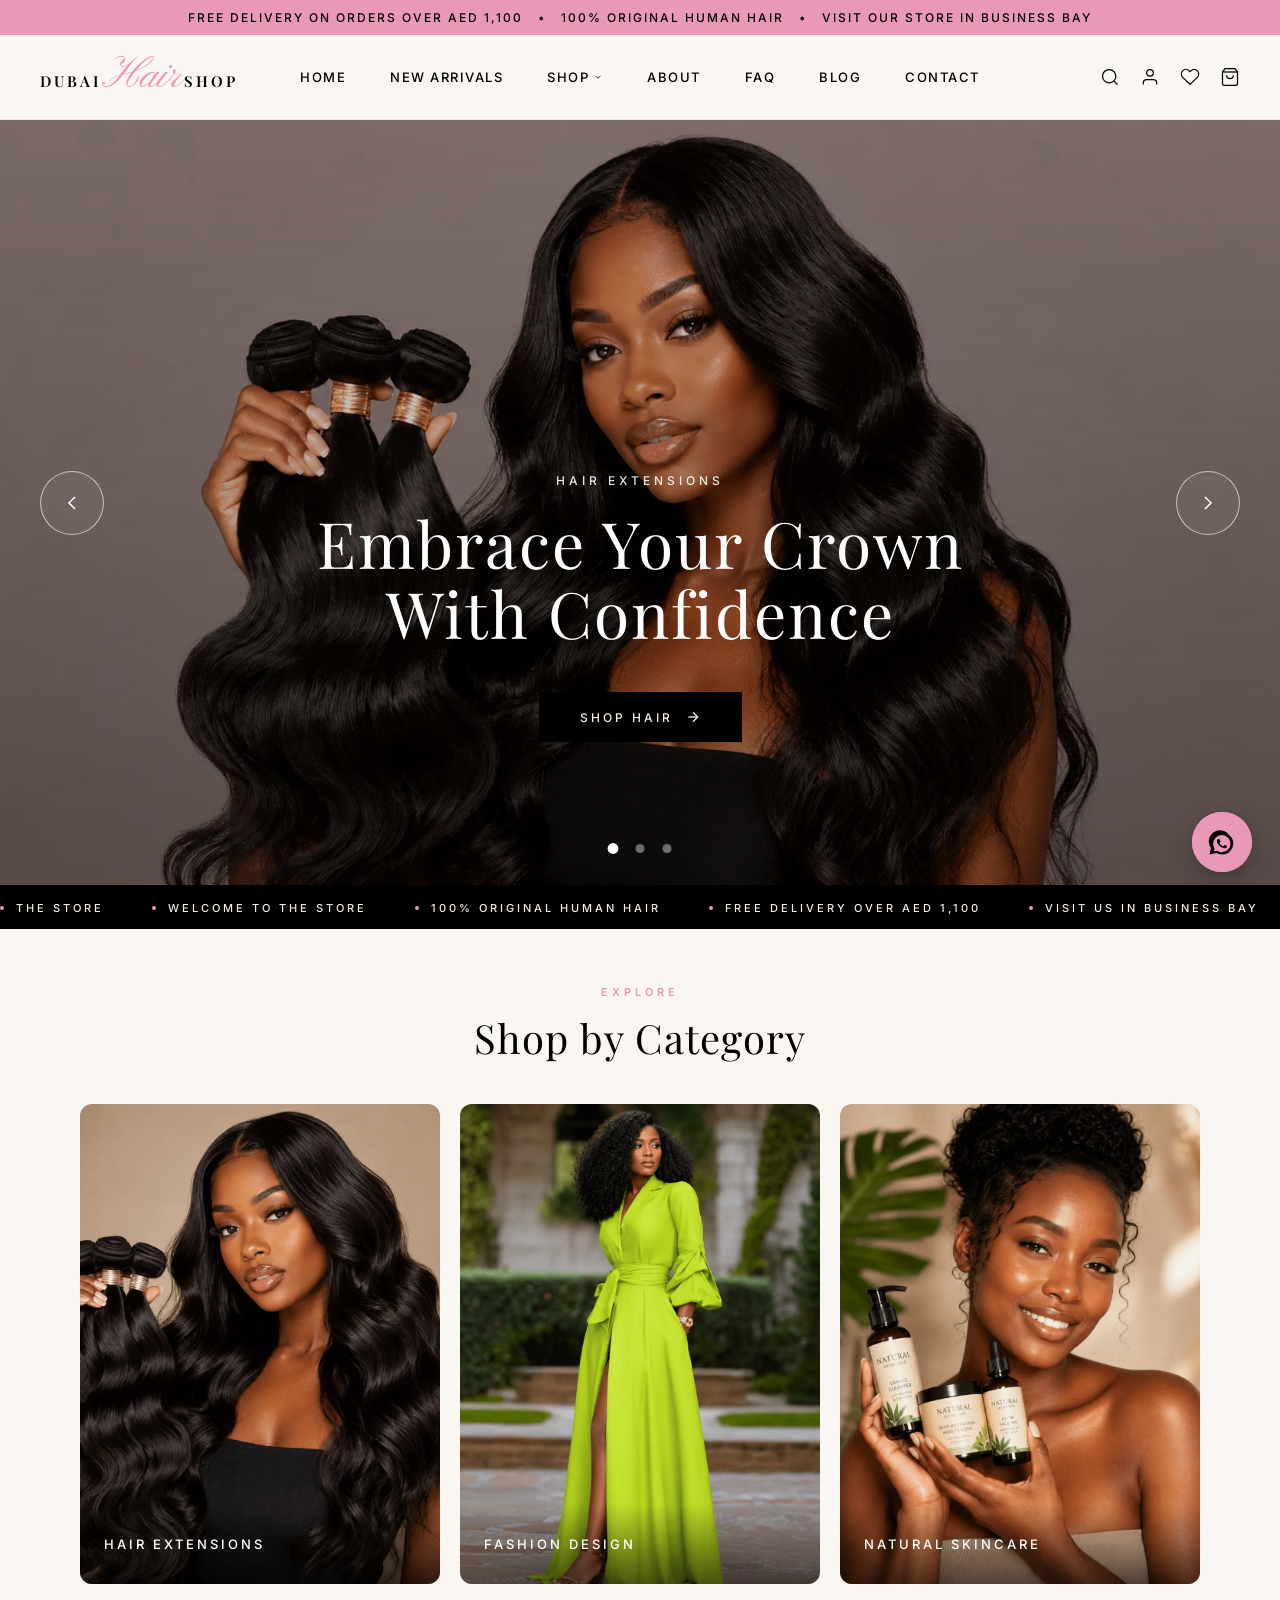
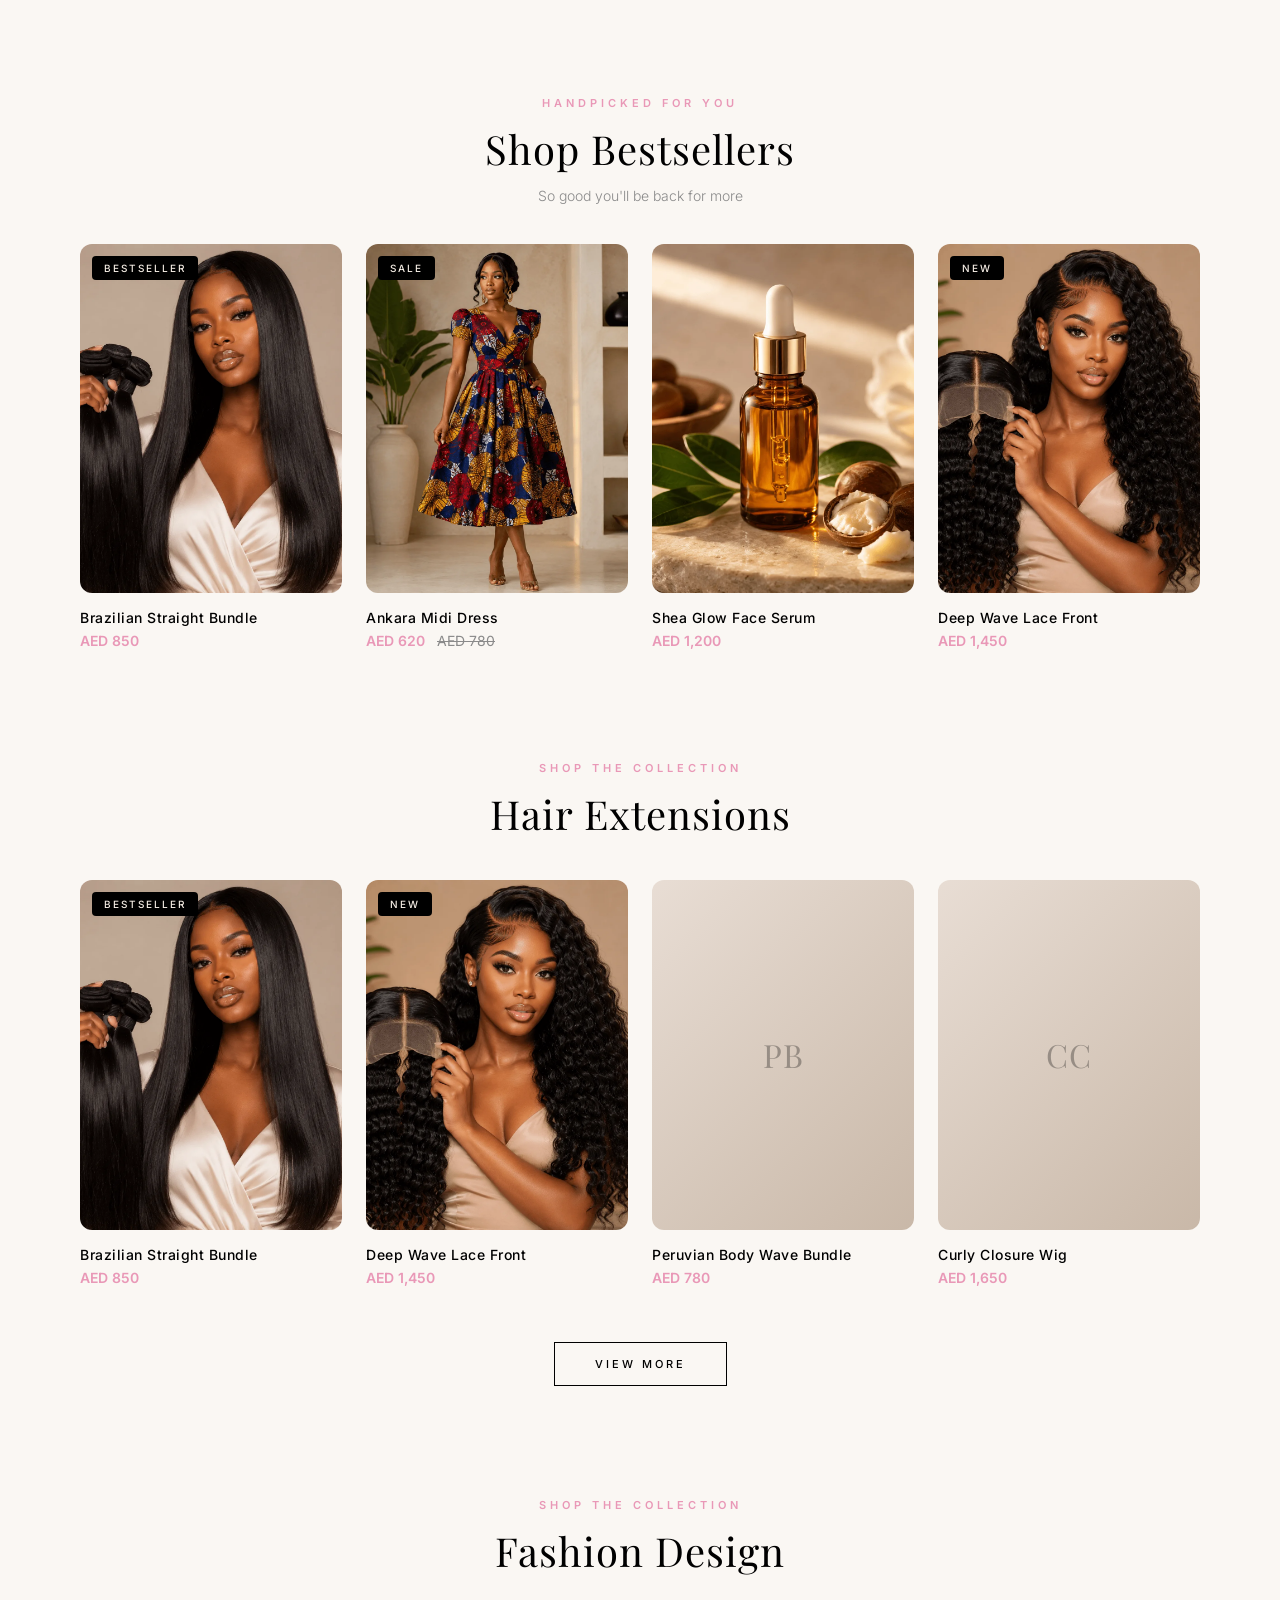
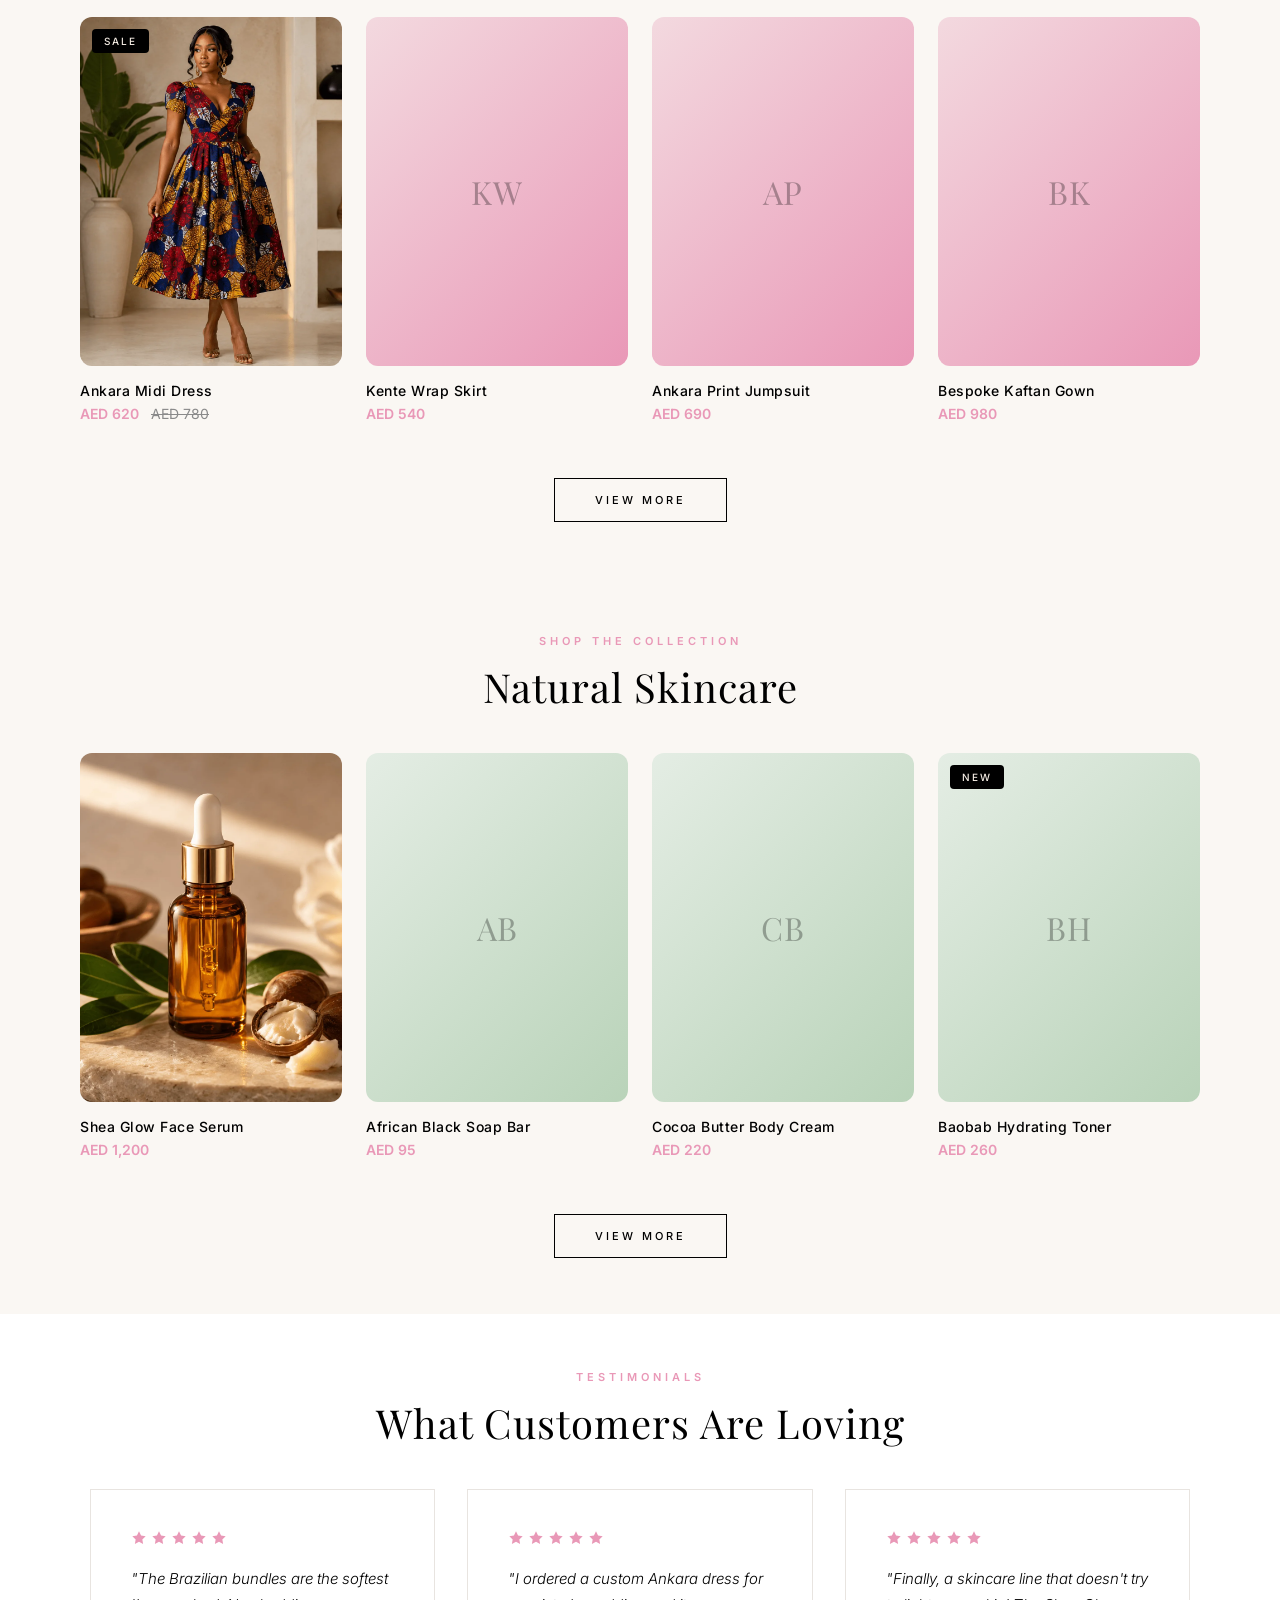
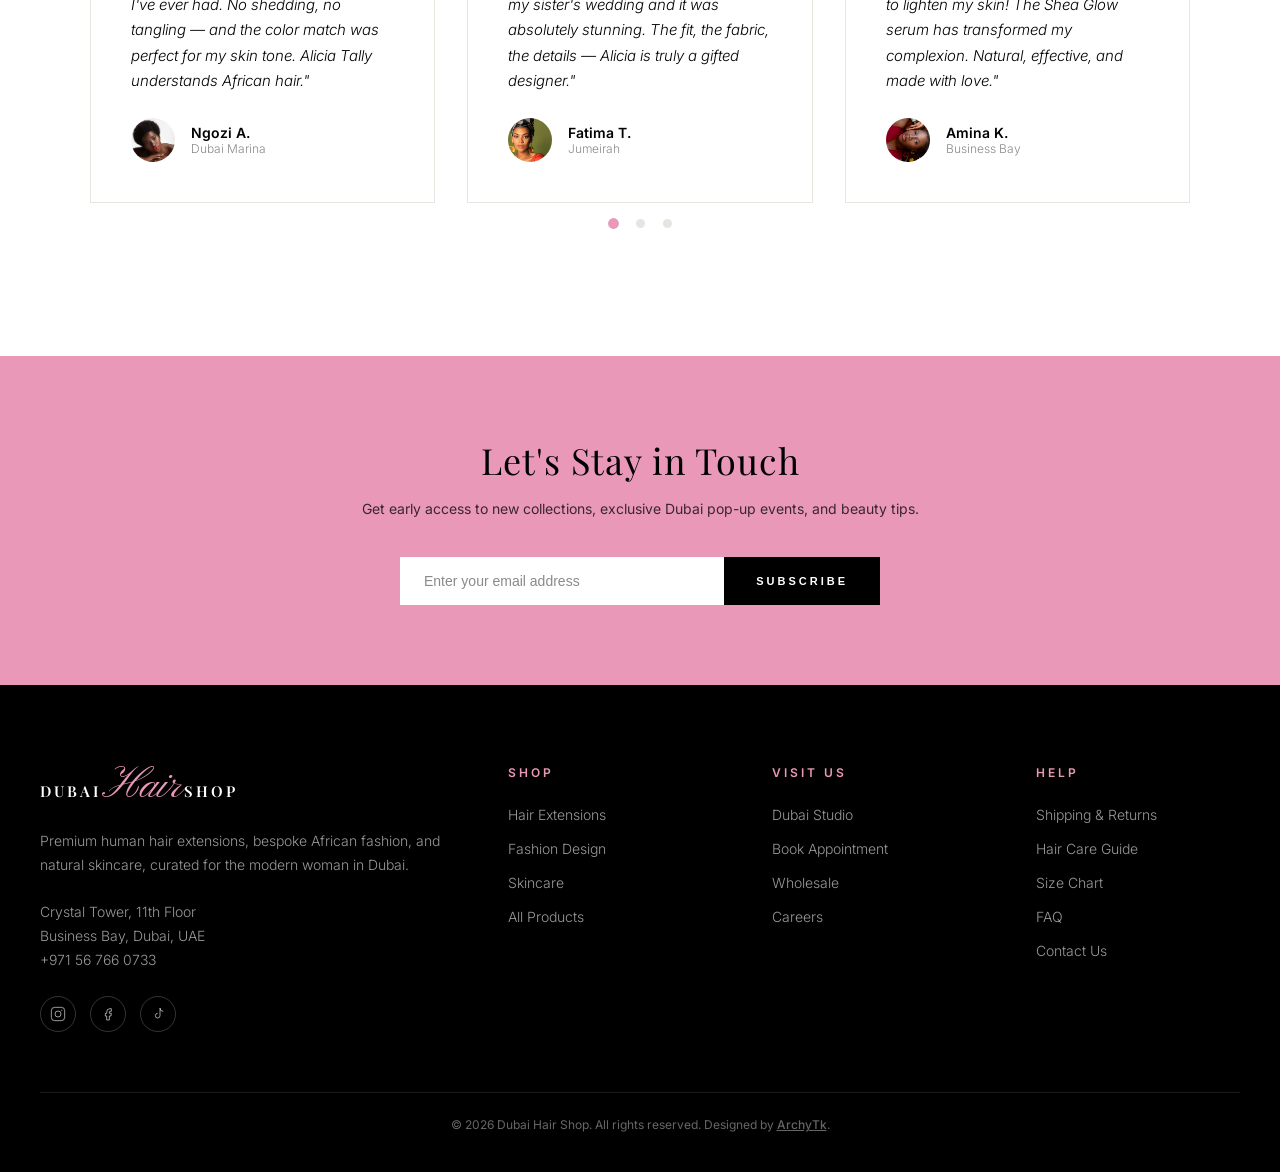
==== commit 9ebb2e34: "Optimize product images: convert PNGs to WebP and lazy-load below-the-fold images - Convert all prod" ====
--- a/index.html
+++ b/index.html
@@ -19,25 +19,59 @@
 
 <!-- Navigation -->
 <nav class="dhs-nav">
-  <div class="nav-logo"><span class="logo-word">Dubai</span><span class="logo-accent">Hair</span><span class="logo-word">Shop</span></div>
+  <a class="nav-logo" href="index.html"><span class="logo-word">Dubai</span><span class="logo-accent">Hair</span><span class="logo-word">Shop</span></a>
   <ul class="nav-links">
-    <li><a href="#">Home</a></li>
-    <li><a href="#">Shop</a></li>
-    <li><a href="#">About</a></li>
-    <li><a href="#">FAQ</a></li>
-    <li><a href="#">Blog</a></li>
-    <li><a href="#">Contact</a></li>
+    <li><a href="index.html">Home</a></li>
+    <li><a href="shop.html?new=1">New Arrivals</a></li>
+    <li class="nav-has-dropdown">
+      <a href="shop.html">Shop
+        <svg class="nav-caret" viewBox="0 0 24 24" width="10" height="10" fill="none" stroke="currentColor" stroke-width="2"><path d="m6 9 6 6 6-6"/></svg>
+      </a>
+      <ul class="nav-dropdown">
+        <li><a href="shop.html?category=hair-extensions">Hair Extensions</a></li>
+        <li><a href="shop.html?category=fashion-design">Fashion Design</a></li>
+        <li><a href="shop.html?category=natural-skincare">Skincare</a></li>
+      </ul>
+    </li>
+    <li><a href="about.html">About</a></li>
+    <li><a href="faq.html">FAQ</a></li>
+    <li><a href="blog.html">Blog</a></li>
+    <li><a href="contact.html">Contact</a></li>
   </ul>
   <div class="nav-actions">
-    <svg class="nav-icon nav-icon-search" viewBox="0 0 24 24"><circle cx="11" cy="11" r="8"/><path d="m21 21-4.35-4.35"/></svg>
-    <svg class="nav-icon nav-icon-account" viewBox="0 0 24 24"><path d="M20 21v-2a4 4 0 0 0-4-4H8a4 4 0 0 0-4 4v2"/><circle cx="12" cy="7" r="4"/></svg>
-    <svg class="nav-icon" viewBox="0 0 24 24"><path d="M20.8 4.6a5.5 5.5 0 0 0-7.8 0L12 5.6l-1-1a5.5 5.5 0 0 0-7.8 7.8l1 1L12 21l7.8-7.6 1-1a5.5 5.5 0 0 0 0-7.8z"/></svg>
-    <svg class="nav-icon" viewBox="0 0 24 24"><path d="M6 2 3 6v14a2 2 0 0 0 2 2h14a2 2 0 0 0 2-2V6l-3-4z"/><line x1="3" y1="6" x2="21" y2="6"/><path d="M16 10a4 4 0 0 1-8 0"/></svg>
+    <button type="button" class="nav-icon-wrap nav-icon-btn" data-search-trigger aria-label="Search">
+      <svg class="nav-icon nav-icon-search" viewBox="0 0 24 24"><circle cx="11" cy="11" r="8"/><path d="m21 21-4.35-4.35"/></svg>
+    </button>
+    <a class="nav-icon-wrap" href="account.html" aria-label="My Account">
+      <svg class="nav-icon nav-icon-account" viewBox="0 0 24 24"><path d="M20 21v-2a4 4 0 0 0-4-4H8a4 4 0 0 0-4 4v2"/><circle cx="12" cy="7" r="4"/></svg>
+    </a>
+    <a class="nav-icon-wrap" href="wishlist.html" aria-label="View wishlist">
+      <svg class="nav-icon" viewBox="0 0 24 24"><path d="M20.8 4.6a5.5 5.5 0 0 0-7.8 0L12 5.6l-1-1a5.5 5.5 0 0 0-7.8 7.8l1 1L12 21l7.8-7.6 1-1a5.5 5.5 0 0 0 0-7.8z"/></svg>
+      <span class="nav-wishlist-badge wishlist-badge" hidden>0</span>
+    </a>
+    <a class="nav-icon-wrap" href="cart.html" aria-label="View cart">
+      <svg class="nav-icon" viewBox="0 0 24 24"><path d="M6 2 3 6v14a2 2 0 0 0 2 2h14a2 2 0 0 0 2-2V6l-3-4z"/><line x1="3" y1="6" x2="21" y2="6"/><path d="M16 10a4 4 0 0 1-8 0"/></svg>
+      <span class="nav-cart-badge cart-badge" hidden>0</span>
+    </a>
     <button class="nav-hamburger" aria-label="Open menu" aria-expanded="false">
       <svg viewBox="0 0 24 24" fill="none" stroke="currentColor" stroke-width="1.5"><line x1="3" y1="6" x2="21" y2="6"/><line x1="3" y1="12" x2="21" y2="12"/><line x1="3" y1="18" x2="21" y2="18"/></svg>
     </button>
   </div>
 </nav>
+
+<!-- Search -->
+<div class="search-overlay" id="searchOverlay">
+  <div class="search-panel">
+    <form class="search-form" id="searchForm">
+      <svg class="search-form-icon" viewBox="0 0 24 24" fill="none" stroke="currentColor" stroke-width="1.5"><circle cx="11" cy="11" r="8"/><path d="m21 21-4.35-4.35"/></svg>
+      <input type="search" id="searchInput" class="search-input" placeholder="Search hair, fashion, skincare..." autocomplete="off">
+      <button type="button" class="search-close" id="searchCloseBtn" aria-label="Close search">
+        <svg viewBox="0 0 24 24" fill="none" stroke="currentColor" stroke-width="1.5"><line x1="18" y1="6" x2="6" y2="18"/><line x1="6" y1="6" x2="18" y2="18"/></svg>
+      </button>
+    </form>
+    <div class="search-results" id="searchResults"></div>
+  </div>
+</div>
 
 <!-- Mobile Nav -->
 <div class="mobile-nav-overlay"></div>
@@ -46,59 +80,60 @@
     <svg viewBox="0 0 24 24" fill="none" stroke="currentColor" stroke-width="1.5"><line x1="18" y1="6" x2="6" y2="18"/><line x1="6" y1="6" x2="18" y2="18"/></svg>
   </button>
   <div class="mobile-nav-actions">
-    <a href="#" class="mobile-nav-action">
+    <button type="button" class="mobile-nav-action" data-search-trigger>
       <svg viewBox="0 0 24 24" fill="none" stroke="currentColor" stroke-width="1.5"><circle cx="11" cy="11" r="8"/><path d="m21 21-4.35-4.35"/></svg>
       Search
-    </a>
-    <a href="#" class="mobile-nav-action">
+    </button>
+    <a href="account.html" class="mobile-nav-action">
       <svg viewBox="0 0 24 24" fill="none" stroke="currentColor" stroke-width="1.5"><path d="M20 21v-2a4 4 0 0 0-4-4H8a4 4 0 0 0-4 4v2"/><circle cx="12" cy="7" r="4"/></svg>
       My Account
     </a>
   </div>
   <ul class="mobile-nav-links">
-    <li><a href="#">Home</a></li>
-    <li><a href="#">Shop</a></li>
-    <li><a href="#">About</a></li>
-    <li><a href="#">FAQ</a></li>
-    <li><a href="#">Blog</a></li>
-    <li><a href="#">Contact</a></li>
+    <li><a href="index.html">Home</a></li>
+    <li><a href="shop.html?new=1">New Arrivals</a></li>
+    <li><a href="shop.html">Shop</a></li>
+    <li><a href="about.html">About</a></li>
+    <li><a href="faq.html">FAQ</a></li>
+    <li><a href="blog.html">Blog</a></li>
+    <li><a href="contact.html">Contact</a></li>
   </ul>
 </div>
 
 <!-- Hero -->
 <section class="hero swiper hero-swiper">
   <div class="swiper-wrapper">
-    <div class="swiper-slide hero-slide" style="background-image:url('img/human-hair-extensions-hero.png')">
+    <div class="swiper-slide hero-slide" style="background-image:url('img/human-hair-extensions-hero.webp')">
       <div class="hero-overlay"></div>
       <div class="hero-content">
         <p class="hero-subtitle">Hair Extensions</p>
         <h1 class="hero-title">Embrace Your Crown<br>With Confidence</h1>
         <!-- <p class="hero-desc">Virgin human hair; straight, body wave, curly, and custom lace wigs.</p> -->
-        <a class="hero-cta" href="#category-hair-extensions">
+        <a class="hero-cta" href="shop.html?category=hair-extensions">
           Shop Hair
           <svg width="16" height="16" viewBox="0 0 24 24" fill="none" stroke="currentColor" stroke-width="2"><path d="M5 12h14"/><path d="m12 5 7 7-7 7"/></svg>
         </a>
       </div>
     </div>
-    <div class="swiper-slide hero-slide" style="background-image:url('img/alicia-tally-fashion-designer-hero.png')">
+    <div class="swiper-slide hero-slide" style="background-image:url('img/alicia-tally-fashion-designer-hero.webp')">
       <div class="hero-overlay"></div>
       <div class="hero-content">
         <p class="hero-subtitle">Fashion Design</p>
         <h1 class="hero-title">Bespoke African Inspired<br>Couture</h1>
         <!-- <p class="hero-desc">Bespoke African inspired couture and ready-to-wear pieces by Alicia Tally.</p> -->
-        <a class="hero-cta" href="#category-fashion-design">
+        <a class="hero-cta" href="shop.html?category=fashion-design">
           Explore Fashion
           <svg width="16" height="16" viewBox="0 0 24 24" fill="none" stroke="currentColor" stroke-width="2"><path d="M5 12h14"/><path d="m12 5 7 7-7 7"/></svg>
         </a>
       </div>
     </div>
-    <div class="swiper-slide hero-slide" style="background-image:url('img/natural-skincare-products-hero.png')">
+    <div class="swiper-slide hero-slide" style="background-image:url('img/natural-skincare-products-hero.webp')">
       <div class="hero-overlay"></div>
       <div class="hero-content">
         <p class="hero-subtitle">Natural Skincare</p>
         <h1 class="hero-title">Radiant, Melanin-Rich<br>Skin</h1>
         <!-- <p class="hero-desc">Organic, African botanical blends for radiant, healthy melanin-rich skin.</p> -->
-        <a class="hero-cta" href="#category-natural-skincare">
+        <a class="hero-cta" href="shop.html?category=natural-skincare">
           Discover Skincare
           <svg width="16" height="16" viewBox="0 0 24 24" fill="none" stroke="currentColor" stroke-width="2"><path d="M5 12h14"/><path d="m12 5 7 7-7 7"/></svg>
         </a>
@@ -136,18 +171,18 @@
   <h2 class="section-title">Shop by Category</h2>
 </div>
 <div class="categories">
-  <div class="category-card" id="category-hair-extensions">
-    <img src="img/human-hair-extensions-featured.png" alt="Hair Extensions">
+  <a class="category-card" id="category-hair-extensions" href="shop.html?category=hair-extensions">
+    <img src="img/human-hair-extensions-featured.webp" alt="Hair Extensions" loading="lazy" decoding="async">
     <div class="category-label">Hair Extensions</div>
-  </div>
-  <div class="category-card" id="category-fashion-design">
-    <img src="img/alicia-tally-fashion-designer-featured.png" alt="Fashion Design">
+  </a>
+  <a class="category-card" id="category-fashion-design" href="shop.html?category=fashion-design">
+    <img src="img/alicia-tally-fashion-designer-featured.webp" alt="Fashion Design" loading="lazy" decoding="async">
     <div class="category-label">Fashion Design</div>
-  </div>
-  <div class="category-card" id="category-natural-skincare">
-    <img src="img/natural-skincare-products-featured.png" alt="Natural Skincare">
+  </a>
+  <a class="category-card" id="category-natural-skincare" href="shop.html?category=natural-skincare">
+    <img src="img/natural-skincare-products-featured.webp" alt="Natural Skincare" loading="lazy" decoding="async">
     <div class="category-label">Natural Skincare</div>
-  </div>
+  </a>
 </div>
 
 <!-- Bestsellers -->
@@ -156,88 +191,44 @@
   <h2 class="section-title">Shop Bestsellers</h2>
   <p class="section-sub">So good you'll be back for more</p>
 </div>
-<div class="products-grid">
-  <div class="product-card">
-    <div class="product-img-wrap">
-      <img src="img/brazilian-straight-bundle.png" alt="Brazilian Straight Bundle">
-      <span class="product-badge">Bestseller</span>
-    </div>
-    <div class="product-name">Brazilian Straight Bundle</div>
-    <div class="product-price">AED 850</div>
-  </div>
-  <div class="product-card">
-    <div class="product-img-wrap">
-      <img src="img/ankara-midi-dress.png" alt="Ankara Midi Dress">
-    </div>
-    <div class="product-name">Ankara Midi Dress</div>
-    <div class="product-price">AED 620 <span class="original">AED 780</span></div>
-  </div>
-  <div class="product-card">
-    <div class="product-img-wrap">
-      <img src="img/shea-glow-face%20Serum.png" alt="Shea Glow Face Serum">
-    </div>
-    <div class="product-name">Shea Glow Face Serum</div>
-    <div class="product-price">AED 1,200</div>
-  </div>
-  <div class="product-card">
-    <div class="product-img-wrap">
-      <img src="img/deep-wave-lace-front.png" alt="Deep Wave Lace Front">
-      <span class="product-badge">New</span>
-    </div>
-    <div class="product-name">Deep Wave Lace Front</div>
-    <div class="product-price">AED 1,450</div>
-  </div>
-</div>
-
-<!-- Quality Section -->
-<div class="quality-section">
-  <div class="quality-img">
-    <img src="img/hero-image.png" alt="Quality">
-  </div>
-  <div class="quality-content">
-    <p class="section-label">Our Story</p>
-    <h2 class="section-title">Quality & Luxury</h2>
-    <p class="quality-text">Alicia Tally was born from a simple belief: African women deserve beauty brands that understand their hair, their skin, and their style, without compromise.</p>
-    <p class="quality-text">From our Dubai studio, we source the finest virgin human hair, craft bespoke fashion pieces that celebrate African heritage, and formulate skincare with botanicals that honor melanin-rich complexions.</p>
-    <a class="quality-btn" href="#">Read Our Story</a>
-  </div>
-</div>
-
-<!-- Values -->
+<div class="products-grid" id="bestsellersGrid"></div>
+
+<!-- Featured: Hair Extensions -->
 <div class="section-header">
-  <p class="section-label">Why Choose Us</p>
-  <h2 class="section-title">The DHS Experience</h2>
-</div>
-<div class="values">
-  <div class="value-item">
-    <div class="value-icon-wrap">
-      <svg class="value-icon" viewBox="0 0 24 24"><path d="M21 16V8a2 2 0 0 0-1-1.73l-7-4a2 2 0 0 0-2 0l-7 4A2 2 0 0 0 3 8v8a2 2 0 0 0 1 1.73l7 4a2 2 0 0 0 2 0l7-4A2 2 0 0 0 21 16z"/><polyline points="3.27 6.96 12 12.01 20.73 6.96"/><line x1="12" y1="22.08" x2="12" y2="12"/></svg>
-    </div>
-    <div class="value-title">Service</div>
-    <div class="value-desc">From personalised styling and fitting consultations to seamless shipping, our team ensures every queen feels valued across hair, fashion, and skincare.</div>
-  </div>
-  <div class="value-item">
-    <div class="value-icon-wrap">
-      <svg class="value-icon" viewBox="0 0 24 24"><polygon points="12 2 15.09 8.26 22 9.27 17 14.14 18.18 21.02 12 17.77 5.82 21.02 7 14.14 2 9.27 8.91 8.26 12 2"/></svg>
-    </div>
-    <div class="value-title">Quality</div>
-    <div class="value-desc">From 100% original virgin human hair to bespoke fabrics and organic African botanicals, every piece is crafted and quality-checked for lasting luxury.</div>
-  </div>
-  <div class="value-item">
-    <div class="value-icon-wrap">
-      <svg class="value-icon" viewBox="0 0 24 24"><path d="M6 9H4.5a2.5 2.5 0 0 1 0-5H6"/><path d="M18 9h1.5a2.5 2.5 0 0 0 0-5H18"/><path d="M4 22h16"/><path d="M10 14.66V17c0 .55-.47.98-.97 1.21C7.85 18.75 7 20.24 7 22"/><path d="M14 14.66V17c0 .55.47.98.97 1.21C16.15 18.75 17 20.24 17 22"/><path d="M18 2H6v7a6 6 0 0 0 12 0V2z"/></svg>
-    </div>
-    <div class="value-title">Experience</div>
-    <div class="value-desc">A luxury in-store experience in Business Bay and a seamless online boutique, empowering you to discover your perfect hair, fashion, and skincare essentials.</div>
-  </div>
+  <p class="section-label">Shop the Collection</p>
+  <h2 class="section-title">Hair Extensions</h2>
+</div>
+<div class="products-grid" id="featuredHairExtensions"></div>
+<div class="view-more-wrap">
+  <a class="view-more-btn" href="shop.html?category=hair-extensions">View More</a>
+</div>
+
+<!-- Featured: Fashion Design -->
+<div class="section-header">
+  <p class="section-label">Shop the Collection</p>
+  <h2 class="section-title">Fashion Design</h2>
+</div>
+<div class="products-grid" id="featuredFashionDesign"></div>
+<div class="view-more-wrap">
+  <a class="view-more-btn" href="shop.html?category=fashion-design">View More</a>
+</div>
+
+<!-- Featured: Natural Skincare -->
+<div class="section-header">
+  <p class="section-label">Shop the Collection</p>
+  <h2 class="section-title">Natural Skincare</h2>
+</div>
+<div class="products-grid" id="featuredNaturalSkincare"></div>
+<div class="view-more-wrap">
+  <a class="view-more-btn" href="shop.html?category=natural-skincare">View More</a>
 </div>
 
 <!-- Testimonials -->
-<div class="section-header" style="padding-top:40px;">
-  <p class="section-label">Testimonials</p>
-  <h2 class="section-title">What Customers Are Loving</h2>
-</div>
 <div class="testimonials">
+  <div class="section-header">
+    <p class="section-label">Testimonials</p>
+    <h2 class="section-title">What Customers Are Loving</h2>
+  </div>
   <div class="swiper testimonial-swiper">
     <div class="swiper-wrapper">
       <div class="swiper-slide">
@@ -334,18 +325,17 @@
     <div>
       <div class="footer-title">Shop</div>
       <ul class="footer-links">
-        <li><a href="#">Hair Extensions</a></li>
-        <li><a href="#">Lace Wigs</a></li>
-        <li><a href="#">Fashion</a></li>
-        <li><a href="#">Skincare</a></li>
-        <li><a href="#">Accessories</a></li>
+        <li><a href="shop.html?category=hair-extensions">Hair Extensions</a></li>
+        <li><a href="shop.html?category=fashion-design">Fashion Design</a></li>
+        <li><a href="shop.html?category=natural-skincare">Skincare</a></li>
+        <li><a href="shop.html">All Products</a></li>
       </ul>
     </div>
     <div>
       <div class="footer-title">Visit us</div>
       <ul class="footer-links">
-        <li><a href="#">Dubai Studio</a></li>
-        <li><a href="#">Book Appointment</a></li>
+        <li><a href="about.html#visit">Dubai Studio</a></li>
+        <li><a href="contact.html">Book Appointment</a></li>
         <li><a href="#">Wholesale</a></li>
         <li><a href="#">Careers</a></li>
       </ul>
@@ -353,11 +343,11 @@
     <div>
       <div class="footer-title">Help</div>
       <ul class="footer-links">
-        <li><a href="#">Shipping & Returns</a></li>
-        <li><a href="#">Hair Care Guide</a></li>
-        <li><a href="#">Size Chart</a></li>
-        <li><a href="#">FAQ</a></li>
-        <li><a href="#">Contact Us</a></li>
+        <li><a href="shipping-returns.html">Shipping & Returns</a></li>
+        <li><a href="hair-care-guide.html">Hair Care Guide</a></li>
+        <li><a href="size-chart.html">Size Chart</a></li>
+        <li><a href="faq.html">FAQ</a></li>
+        <li><a href="contact.html">Contact Us</a></li>
       </ul>
     </div>
   </div>
@@ -378,20 +368,27 @@
     <svg class="bottom-nav-icon" viewBox="0 0 24 24" fill="none" stroke="currentColor" stroke-width="1.5"><rect x="3" y="3" width="7" height="7" rx="1"/><rect x="14" y="3" width="7" height="7" rx="1"/><rect x="3" y="14" width="7" height="7" rx="1"/><rect x="14" y="14" width="7" height="7" rx="1"/></svg>
     <span class="bottom-nav-label">Shop</span>
   </a>
-  <a href="#" class="bottom-nav-item">
+  <a href="wishlist.html" class="bottom-nav-item">
+    <span class="bottom-nav-icon-wrap">
+      <svg class="bottom-nav-icon" viewBox="0 0 24 24" fill="none" stroke="currentColor" stroke-width="1.5"><path d="M20.8 4.6a5.5 5.5 0 0 0-7.8 0L12 5.6l-1-1a5.5 5.5 0 0 0-7.8 7.8l1 1L12 21l7.8-7.6 1-1a5.5 5.5 0 0 0 0-7.8z"/></svg>
+      <span class="bottom-nav-badge wishlist-badge" hidden>0</span>
+    </span>
+    <span class="bottom-nav-label">Wishlist</span>
+  </a>
+  <button type="button" class="bottom-nav-item" data-search-trigger>
+    <svg class="bottom-nav-icon" viewBox="0 0 24 24" fill="none" stroke="currentColor" stroke-width="1.5"><circle cx="11" cy="11" r="8"/><path d="m21 21-4.35-4.35"/></svg>
+    <span class="bottom-nav-label">Search</span>
+  </button>
+  <a href="account.html" class="bottom-nav-item">
     <svg class="bottom-nav-icon" viewBox="0 0 24 24" fill="none" stroke="currentColor" stroke-width="1.5"><path d="M20 21v-2a4 4 0 0 0-4-4H8a4 4 0 0 0-4 4v2"/><circle cx="12" cy="7" r="4"/></svg>
     <span class="bottom-nav-label">Account</span>
   </a>
-  <a href="#" class="bottom-nav-item">
-    <svg class="bottom-nav-icon" viewBox="0 0 24 24" fill="none" stroke="currentColor" stroke-width="1.5"><circle cx="11" cy="11" r="8"/><path d="m21 21-4.35-4.35"/></svg>
-    <span class="bottom-nav-label">Search</span>
-  </a>
-  <a href="#" class="bottom-nav-item">
+  <a href="cart.html" class="bottom-nav-item">
     <span class="bottom-nav-icon-wrap">
-      <svg class="bottom-nav-icon" viewBox="0 0 24 24" fill="none" stroke="currentColor" stroke-width="1.5"><path d="M20.8 4.6a5.5 5.5 0 0 0-7.8 0L12 5.6l-1-1a5.5 5.5 0 0 0-7.8 7.8l1 1L12 21l7.8-7.6 1-1a5.5 5.5 0 0 0 0-7.8z"/></svg>
-      <span class="bottom-nav-badge">0</span>
+      <svg class="bottom-nav-icon" viewBox="0 0 24 24" fill="none" stroke="currentColor" stroke-width="1.5"><path d="M6 2 3 6v14a2 2 0 0 0 2 2h14a2 2 0 0 0 2-2V6l-3-4z"/><line x1="3" y1="6" x2="21" y2="6"/><path d="M16 10a4 4 0 0 1-8 0"/></svg>
+      <span class="bottom-nav-badge cart-badge" hidden>0</span>
     </span>
-    <span class="bottom-nav-label">Wishlist</span>
+    <span class="bottom-nav-label">Cart</span>
   </a>
 </nav>
 
@@ -399,6 +396,12 @@
 <script src="js/hero-slider.js?v=2"></script>
 <script src="js/testimonial-slider.js?v=2"></script>
 <script src="js/mobile-nav.js?v=2"></script>
+<script src="js/products.js"></script>
+<script src="js/cart.js"></script>
+<script src="js/wishlist.js"></script>
+<script src="js/product-card.js"></script>
+<script src="js/search.js"></script>
+<script src="js/home-products.js"></script>
 
 </body>
 </html>
--- a/css/style.css
+++ b/css/style.css
@@ -12,6 +12,9 @@
   padding: 0;
   box-sizing: border-box;
 }
+[hidden] {
+  display: none !important;
+}
 html {
   scroll-behavior: smooth;
 }
@@ -62,10 +65,18 @@
 }
 .nav-links {
   display: flex;
-  gap: 32px;
+  align-items: center;
+  gap: 44px;
   list-style: none;
 }
+.nav-links li {
+  display: flex;
+  align-items: center;
+}
 .nav-links a {
+  display: flex;
+  align-items: center;
+  gap: 4px;
   text-decoration: none;
   color: var(--dhs-black);
   font-size: 13px;
@@ -91,11 +102,64 @@
 .nav-links a:hover::after {
   width: 100%;
 }
+
+/* Shop Dropdown */
+.nav-has-dropdown {
+  position: relative;
+}
+.nav-caret {
+  transition: transform 0.3s;
+}
+.nav-has-dropdown:hover .nav-caret {
+  transform: rotate(180deg);
+}
+.nav-dropdown {
+  position: absolute;
+  top: 100%;
+  left: 50%;
+  transform: translate(-50%, 8px);
+  min-width: 160px;
+  background: var(--dhs-cream);
+  border: 1px solid var(--dhs-light-gray);
+  list-style: none;
+  padding: 10px 0;
+  opacity: 0;
+  visibility: hidden;
+  transition: opacity 0.25s, transform 0.25s, visibility 0.25s;
+  z-index: 110;
+}
+.nav-has-dropdown:hover .nav-dropdown {
+  opacity: 1;
+  visibility: visible;
+  transform: translate(-50%, 0);
+}
+.nav-dropdown li {
+  display: block;
+}
+.nav-dropdown a {
+  display: block;
+  padding: 10px 24px;
+  font-size: 12px;
+  letter-spacing: 1px;
+  text-transform: uppercase;
+  color: var(--dhs-black);
+  text-decoration: none;
+  white-space: nowrap;
+}
+.nav-dropdown a::after {
+  display: none;
+}
+.nav-dropdown a:hover {
+  color: var(--dhs-rose);
+  background: white;
+}
+
 .nav-logo {
   display: flex;
   align-items: baseline;
   gap: 3px;
   font-family: "Playfair Display", serif;
+  text-decoration: none;
 }
 .logo-word {
   font-size: 15px;
@@ -249,6 +313,161 @@
   color: var(--dhs-rose);
 }
 
+/* Search Overlay */
+.search-overlay {
+  position: fixed;
+  inset: 0;
+  z-index: 300;
+  background: rgba(0, 0, 0, 0.45);
+  opacity: 0;
+  visibility: hidden;
+  transition: opacity 0.3s ease, visibility 0.3s ease;
+  padding: 90px 20px 20px;
+  overflow-y: auto;
+}
+.search-overlay.open {
+  opacity: 1;
+  visibility: visible;
+}
+.search-panel {
+  max-width: 640px;
+  margin: 0 auto;
+  background: var(--dhs-cream);
+  border-radius: 4px;
+  box-shadow: 0 20px 60px rgba(0, 0, 0, 0.25);
+  overflow: hidden;
+  transform: translateY(-16px);
+  transition: transform 0.3s ease;
+}
+.search-overlay.open .search-panel {
+  transform: translateY(0);
+}
+.search-form {
+  display: flex;
+  align-items: center;
+  gap: 14px;
+  padding: 18px 20px;
+  border-bottom: 1px solid var(--dhs-light-gray);
+}
+.search-form-icon {
+  width: 20px;
+  height: 20px;
+  flex-shrink: 0;
+  stroke: var(--dhs-gray);
+  fill: none;
+  stroke-width: 1.5;
+}
+.search-input {
+  flex: 1;
+  border: none;
+  outline: none;
+  background: none;
+  font-family: "Inter", sans-serif;
+  font-size: 16px;
+  color: var(--dhs-black);
+}
+.search-input::placeholder {
+  color: var(--dhs-gray);
+}
+.search-close {
+  width: 18px;
+  height: 18px;
+  padding: 0;
+  border: none;
+  background: none;
+  color: var(--dhs-black);
+  cursor: pointer;
+  flex-shrink: 0;
+}
+.search-close svg {
+  width: 100%;
+  height: 100%;
+}
+.search-close:hover {
+  color: var(--dhs-rose);
+}
+.search-results {
+  max-height: 60vh;
+  overflow-y: auto;
+}
+.search-hint,
+.search-empty {
+  padding: 32px 20px;
+  text-align: center;
+  color: var(--dhs-gray);
+  font-size: 14px;
+}
+.search-result-item {
+  display: flex;
+  align-items: center;
+  gap: 14px;
+  padding: 12px 20px;
+  text-decoration: none;
+  color: var(--dhs-black);
+  transition: background 0.2s;
+}
+.search-result-item:hover {
+  background: var(--dhs-champagne);
+}
+.search-result-media {
+  width: 48px;
+  height: 48px;
+  border-radius: 4px;
+  overflow: hidden;
+  flex-shrink: 0;
+}
+.search-result-media img {
+  width: 100%;
+  height: 100%;
+  object-fit: cover;
+}
+.search-result-media .product-placeholder {
+  width: 100%;
+  height: 100%;
+}
+.search-result-media .product-placeholder-initials {
+  font-size: 12px;
+}
+.search-result-info {
+  flex: 1;
+  min-width: 0;
+  display: flex;
+  flex-direction: column;
+  gap: 2px;
+}
+.search-result-name {
+  font-size: 14px;
+  font-weight: 500;
+  white-space: nowrap;
+  overflow: hidden;
+  text-overflow: ellipsis;
+}
+.search-result-category {
+  font-size: 12px;
+  color: var(--dhs-gray);
+}
+.search-result-price {
+  font-size: 14px;
+  color: var(--dhs-rose);
+  flex-shrink: 0;
+}
+.search-view-all {
+  display: block;
+  padding: 14px 20px;
+  text-align: center;
+  font-size: 13px;
+  letter-spacing: 1px;
+  text-transform: uppercase;
+  font-weight: 600;
+  color: var(--dhs-black);
+  text-decoration: none;
+  border-top: 1px solid var(--dhs-light-gray);
+  transition: color 0.3s;
+}
+.search-view-all:hover {
+  color: var(--dhs-rose);
+}
+
 /* Hero */
 .hero {
   position: relative;
@@ -517,6 +736,7 @@
   margin: 0 auto;
 }
 .product-card {
+  position: relative;
   cursor: pointer;
 }
 .product-img-wrap {
@@ -547,6 +767,7 @@
   letter-spacing: 2px;
   text-transform: uppercase;
   font-weight: 500;
+  border-radius: 4px;
 }
 .product-name {
   font-size: 14px;
@@ -567,70 +788,47 @@
   font-weight: 400;
 }
 
-/* Quality Section */
-.quality-section {
+/* About Page */
+.about-story,
+.about-founder {
   display: grid;
   grid-template-columns: 1fr 1fr;
   gap: 0;
   max-width: 1200px;
-  margin: 0 auto 80px;
+  margin: 0 auto 24px;
   background: white;
   border-radius: 12px;
   overflow: hidden;
 }
-.quality-img {
+.about-story-img,
+.about-founder-img {
   aspect-ratio: 1;
   overflow: hidden;
 }
-.quality-img img {
+.about-story-img img,
+.about-founder-img img {
   width: 100%;
   height: 100%;
   object-fit: cover;
 }
-.quality-content {
+.about-story-content,
+.about-founder-content {
   padding: 80px 60px;
   display: flex;
   flex-direction: column;
   justify-content: center;
 }
-.quality-content .section-label {
-  text-align: left;
-  padding: 0;
-}
-.quality-content .section-title {
-  text-align: left;
-  margin-bottom: 20px;
-}
-.quality-text {
+.about-founder .about-founder-img {
+  order: 2;
+}
+.about-text {
   font-size: 15px;
   line-height: 1.8;
   color: var(--dhs-gray);
-  margin-bottom: 32px;
+  margin-bottom: 24px;
   font-weight: 300;
 }
-.quality-btn {
-  display: inline-flex;
-  align-self: flex-start;
-  padding: 14px 32px;
-  border: 1px solid var(--dhs-black);
-  color: var(--dhs-black);
-  text-decoration: none;
-  font-size: 11px;
-  letter-spacing: 3px;
-  text-transform: uppercase;
-  font-weight: 500;
-  transition: all 0.3s;
-  cursor: pointer;
-  background: transparent;
-}
-.quality-btn:hover {
-  background: var(--dhs-plum);
-  color: var(--dhs-champagne);
-  border-color: var(--dhs-plum);
-}
-
-/* Values */
-.values {
+.about-values {
   display: grid;
   grid-template-columns: repeat(3, 1fr);
   gap: 40px;
@@ -639,7 +837,7 @@
   margin: 0 auto;
   text-align: center;
 }
-.value-icon-wrap {
+.about-value-icon-wrap {
   width: 88px;
   height: 88px;
   margin: 0 auto 20px;
@@ -649,14 +847,14 @@
   align-items: center;
   justify-content: center;
 }
-.value-icon {
+.about-value-icon {
   width: 36px;
   height: 36px;
   stroke: var(--dhs-plum);
   fill: none;
   stroke-width: 1.2;
 }
-.value-title {
+.about-value-title {
   font-size: 13px;
   letter-spacing: 3px;
   text-transform: uppercase;
@@ -664,17 +862,178 @@
   margin-bottom: 12px;
   color: var(--dhs-black);
 }
-.value-desc {
+.about-value-desc {
   font-size: 14px;
   line-height: 1.7;
   color: var(--dhs-gray);
   font-weight: 300;
+}
+
+@media (max-width: 900px) {
+  .about-story,
+  .about-founder {
+    grid-template-columns: 1fr;
+  }
+  .about-founder .about-founder-img {
+    order: 0;
+  }
+  .about-story-content,
+  .about-founder-content {
+    padding: 48px 32px;
+  }
+  .about-values {
+    grid-template-columns: 1fr;
+  }
+}
+
+/* Featured Category View More */
+.view-more-wrap {
+  text-align: center;
+  padding: 0 24px 56px;
+}
+.view-more-btn {
+  display: inline-flex;
+  padding: 14px 40px;
+  border: 1px solid var(--dhs-black);
+  color: var(--dhs-black);
+  text-decoration: none;
+  font-size: 11px;
+  letter-spacing: 3px;
+  text-transform: uppercase;
+  font-weight: 500;
+  transition: all 0.3s;
+  cursor: pointer;
+  background: transparent;
+}
+.view-more-btn:hover {
+  background: var(--dhs-plum);
+  color: var(--dhs-champagne);
+  border-color: var(--dhs-plum);
+}
+
+/* Blog Page */
+.blog-page {
+  max-width: 1200px;
+  margin: 0 auto;
+  padding: 0 40px 80px;
+}
+.blog-category-tag {
+  position: absolute;
+  top: 16px;
+  left: 16px;
+  padding: 6px 14px;
+  background: white;
+  color: var(--dhs-black);
+  font-size: 10px;
+  letter-spacing: 2px;
+  text-transform: uppercase;
+  font-weight: 600;
+}
+.blog-featured {
+  display: grid;
+  grid-template-columns: 1.1fr 1fr;
+  gap: 0;
+  background: white;
+  border-radius: 12px;
+  overflow: hidden;
+  text-decoration: none;
+  color: inherit;
+  margin-bottom: 56px;
+}
+.blog-featured-media {
+  position: relative;
+  min-height: 320px;
+}
+.blog-featured-content {
+  padding: 56px;
+  display: flex;
+  flex-direction: column;
+  justify-content: center;
+}
+.blog-meta {
+  font-size: 12px;
+  letter-spacing: 0.5px;
+  color: var(--dhs-gray);
+  margin-bottom: 14px;
+  display: block;
+}
+.blog-featured-title {
+  font-family: "Playfair Display", serif;
+  font-size: clamp(24px, 2.6vw, 32px);
+  font-weight: 400;
+  line-height: 1.25;
+  margin-bottom: 16px;
+}
+.blog-excerpt {
+  font-size: 14px;
+  line-height: 1.7;
+  color: var(--dhs-gray);
+  font-weight: 300;
+  margin-bottom: 20px;
+}
+.blog-read-more {
+  display: inline-flex;
+  align-items: center;
+  gap: 8px;
+  font-size: 11px;
+  letter-spacing: 2px;
+  text-transform: uppercase;
+  font-weight: 600;
+  color: var(--dhs-plum);
+}
+.blog-grid {
+  display: grid;
+  grid-template-columns: repeat(3, 1fr);
+  gap: 32px;
+}
+.blog-card {
+  text-decoration: none;
+  color: inherit;
+  display: block;
+}
+.blog-card-media {
+  position: relative;
+  aspect-ratio: 4/3;
+  border-radius: 12px;
+  overflow: hidden;
+  margin-bottom: 16px;
+}
+.blog-card-title {
+  font-family: "Playfair Display", serif;
+  font-size: 19px;
+  font-weight: 400;
+  line-height: 1.35;
+  margin-bottom: 10px;
+  color: var(--dhs-black);
+}
+.blog-card .blog-excerpt {
+  margin-bottom: 0;
+}
+
+@media (max-width: 900px) {
+  .blog-page {
+    padding: 0 20px 56px;
+  }
+  .blog-featured {
+    grid-template-columns: 1fr;
+  }
+  .blog-featured-content {
+    padding: 32px;
+  }
+  .blog-grid {
+    grid-template-columns: repeat(2, 1fr);
+  }
+}
+@media (max-width: 600px) {
+  .blog-grid {
+    grid-template-columns: 1fr;
+  }
 }
 
 /* Testimonials */
 .testimonials {
   background: white;
-  padding: 80px 40px;
+  padding: 0 40px 80px;
 }
 .testimonial-swiper {
   max-width: 1100px;
@@ -710,7 +1069,6 @@
   height: 100%;
   padding: 40px;
   border: 1px solid var(--dhs-light-gray);
-  border-radius: 12px;
   transition: all 0.4s;
 }
 .testimonial-card:hover {
@@ -1084,6 +1442,1576 @@
   }
 }
 
+/* Nav Cart */
+.nav-icon-wrap {
+  position: relative;
+  display: flex;
+  align-items: center;
+}
+button.nav-icon-wrap.nav-icon-btn,
+button.mobile-nav-action,
+button.bottom-nav-item {
+  background: none;
+  border: none;
+  padding: 0;
+  margin: 0;
+  font: inherit;
+  cursor: pointer;
+  text-align: left;
+}
+.nav-cart-badge,
+.nav-wishlist-badge {
+  position: absolute;
+  top: -8px;
+  right: -9px;
+  width: 16px;
+  height: 16px;
+  border-radius: 50%;
+  background: var(--dhs-rose);
+  color: var(--dhs-plum);
+  font-size: 9px;
+  font-weight: 700;
+  display: flex;
+  align-items: center;
+  justify-content: center;
+}
+.nav-links a.active {
+  color: var(--dhs-rose);
+}
+.nav-links a.active::after {
+  width: 100%;
+}
+.category-card {
+  display: block;
+  text-decoration: none;
+  color: inherit;
+}
+
+/* Page Header */
+.page-header {
+  text-align: center;
+  padding: 48px 24px 32px;
+  max-width: 1200px;
+  margin: 0 auto;
+}
+.breadcrumb {
+  font-size: 12px;
+  letter-spacing: 1px;
+  text-transform: uppercase;
+  color: var(--dhs-gray);
+  margin-bottom: 12px;
+}
+.breadcrumb a {
+  color: var(--dhs-gray);
+  text-decoration: none;
+}
+.breadcrumb a:hover {
+  color: var(--dhs-rose);
+}
+.page-title {
+  font-family: "Playfair Display", serif;
+  font-size: clamp(28px, 4vw, 40px);
+  font-weight: 400;
+  letter-spacing: 1px;
+}
+.shop-clear-search {
+  margin-top: 10px;
+}
+.shop-clear-search a {
+  font-size: 13px;
+  color: var(--dhs-gray);
+  text-decoration: none;
+  transition: color 0.3s;
+}
+.shop-clear-search a:hover {
+  color: var(--dhs-rose);
+}
+
+/* Shop Layout */
+.shop-layout {
+  display: grid;
+  grid-template-columns: 260px 1fr;
+  gap: 40px;
+  max-width: 1200px;
+  margin: 0 auto;
+  padding: 0 40px 80px;
+}
+.shop-sidebar {
+  align-self: start;
+  position: sticky;
+  top: 100px;
+}
+.filter-drawer-overlay {
+  display: none;
+}
+.filter-drawer-header,
+.filter-drawer-footer {
+  display: none;
+}
+.filter-group {
+  padding-bottom: 28px;
+  margin-bottom: 28px;
+  border-bottom: 1px solid var(--dhs-light-gray);
+}
+.filter-title {
+  font-size: 12px;
+  letter-spacing: 2px;
+  text-transform: uppercase;
+  font-weight: 600;
+  margin-bottom: 18px;
+}
+.filter-checkbox,
+.filter-radio {
+  display: flex;
+  align-items: center;
+  gap: 10px;
+  font-size: 14px;
+  color: var(--dhs-black);
+  margin-bottom: 14px;
+  cursor: pointer;
+  font-weight: 300;
+}
+.filter-checkbox input,
+.filter-radio input {
+  width: 16px;
+  height: 16px;
+  accent-color: var(--dhs-rose);
+  cursor: pointer;
+}
+.filter-clear-btn {
+  padding: 12px 24px;
+  background: transparent;
+  border: 1px solid var(--dhs-black);
+  color: var(--dhs-black);
+  font-size: 11px;
+  letter-spacing: 2px;
+  text-transform: uppercase;
+  font-weight: 500;
+  cursor: pointer;
+  transition: all 0.3s;
+  width: 100%;
+}
+.filter-clear-btn:hover {
+  background: var(--dhs-plum);
+  color: var(--dhs-champagne);
+}
+.shop-toolbar {
+  display: flex;
+  align-items: center;
+  justify-content: space-between;
+  gap: 16px;
+  margin-bottom: 24px;
+}
+.shop-result-count {
+  font-size: 13px;
+  color: var(--dhs-gray);
+  letter-spacing: 0.5px;
+}
+.shop-toolbar-buttons {
+  display: flex;
+  gap: 10px;
+}
+.toolbar-pill-btn {
+  display: flex;
+  align-items: center;
+  gap: 6px;
+  padding: 10px 18px;
+  background: var(--dhs-light-gray);
+  border: none;
+  border-radius: 999px;
+  color: var(--dhs-black);
+  font-size: 13px;
+  font-weight: 500;
+  font-family: "Inter", sans-serif;
+  cursor: pointer;
+  transition: background 0.3s;
+}
+.toolbar-pill-btn:hover {
+  background: #ddd7d0;
+}
+.toolbar-pill-icon {
+  transition: transform 0.3s;
+}
+.sort-toggle-btn[aria-expanded="true"] .toolbar-pill-icon,
+#sortToggleBtn[aria-expanded="true"] .toolbar-pill-icon {
+  transform: rotate(180deg);
+}
+.filter-open-btn {
+  display: none;
+}
+.sort-wrap {
+  position: relative;
+}
+.sort-dropdown {
+  position: absolute;
+  top: calc(100% + 8px);
+  right: 0;
+  min-width: 200px;
+  background: white;
+  border: 1px solid var(--dhs-light-gray);
+  box-shadow: 0 8px 24px rgba(0, 0, 0, 0.08);
+  padding: 8px 0;
+  z-index: 60;
+}
+.sort-option {
+  display: block;
+  padding: 10px 18px;
+  font-size: 13px;
+  color: var(--dhs-black);
+  cursor: pointer;
+  white-space: nowrap;
+}
+.sort-option:hover {
+  background: var(--dhs-cream);
+}
+.sort-option input {
+  accent-color: var(--dhs-rose);
+  margin-right: 8px;
+}
+.shop-products-grid {
+  padding: 0;
+  max-width: none;
+  grid-template-columns: repeat(3, 1fr);
+}
+.shop-empty {
+  text-align: center;
+  padding: 60px 20px;
+  color: var(--dhs-gray);
+  font-size: 15px;
+}
+
+/* Product Placeholder + Category Tag */
+.product-placeholder {
+  width: 100%;
+  height: 100%;
+  display: flex;
+  align-items: center;
+  justify-content: center;
+}
+.product-placeholder-initials {
+  font-family: "Playfair Display", serif;
+  font-size: 32px;
+  color: rgba(0, 0, 0, 0.3);
+  letter-spacing: 1px;
+}
+/* Product Card Link + Wishlist Heart */
+.product-card-link {
+  display: block;
+  text-decoration: none;
+  color: inherit;
+}
+.wishlist-btn {
+  position: absolute;
+  top: 12px;
+  right: 12px;
+  z-index: 2;
+  width: 36px;
+  height: 36px;
+  border-radius: 50%;
+  border: none;
+  background: rgba(255, 255, 255, 0.92);
+  display: flex;
+  align-items: center;
+  justify-content: center;
+  cursor: pointer;
+  opacity: 0;
+  transform: translateY(-4px);
+  transition: opacity 0.3s, transform 0.3s, background 0.3s;
+}
+.product-card:hover .wishlist-btn,
+.wishlist-btn.active {
+  opacity: 1;
+  transform: translateY(0);
+}
+.wishlist-btn svg {
+  width: 18px;
+  height: 18px;
+  fill: none;
+  stroke: var(--dhs-plum);
+  stroke-width: 1.5;
+  transition: fill 0.3s, stroke 0.3s;
+}
+.wishlist-btn.active svg {
+  fill: var(--dhs-rose);
+  stroke: var(--dhs-rose);
+}
+.wishlist-btn:hover {
+  background: white;
+}
+@media (max-width: 900px) {
+  .wishlist-btn {
+    opacity: 1;
+    transform: none;
+  }
+}
+
+/* Cart Page */
+.cart-page {
+  max-width: 1200px;
+  margin: 0 auto;
+  padding: 0 40px 80px;
+}
+.cart-content {
+  display: grid;
+  grid-template-columns: 1fr 340px;
+  gap: 48px;
+  align-items: start;
+}
+.cart-items-panel {
+  border-top: 1px solid var(--dhs-light-gray);
+}
+.cart-items-head {
+  display: grid;
+  grid-template-columns: 88px 2fr 1fr 1fr 40px;
+  gap: 16px;
+  padding: 16px 0;
+  font-size: 11px;
+  letter-spacing: 2px;
+  text-transform: uppercase;
+  color: var(--dhs-gray);
+  border-bottom: 1px solid var(--dhs-light-gray);
+}
+.cart-item {
+  display: grid;
+  grid-template-columns: 88px 2fr 1fr 1fr 40px;
+  gap: 16px;
+  align-items: center;
+  padding: 20px 0;
+  border-bottom: 1px solid var(--dhs-light-gray);
+}
+.cart-item-img {
+  width: 88px;
+  height: 88px;
+  overflow: hidden;
+  background: var(--dhs-light-gray);
+  border-radius: 12px;
+}
+.cart-item-img img {
+  width: 100%;
+  height: 100%;
+  object-fit: cover;
+}
+.cart-item-name {
+  font-size: 14px;
+  font-weight: 500;
+  margin-bottom: 6px;
+}
+.cart-item-price {
+  font-size: 13px;
+  color: var(--dhs-gray);
+}
+.cart-item-qty {
+  display: flex;
+  align-items: center;
+  gap: 12px;
+}
+.qty-btn {
+  width: 28px;
+  height: 28px;
+  border: 1px solid var(--dhs-light-gray);
+  background: white;
+  cursor: pointer;
+  font-size: 14px;
+  display: flex;
+  align-items: center;
+  justify-content: center;
+  transition: all 0.3s;
+}
+.qty-btn:hover {
+  border-color: var(--dhs-rose);
+  color: var(--dhs-rose);
+}
+.qty-value {
+  font-size: 14px;
+  min-width: 16px;
+  text-align: center;
+}
+.cart-item-total {
+  font-size: 14px;
+  font-weight: 600;
+  color: var(--dhs-rose);
+}
+.cart-item-remove {
+  width: 28px;
+  height: 28px;
+  border: none;
+  background: none;
+  color: var(--dhs-gray);
+  cursor: pointer;
+  padding: 0;
+  transition: color 0.3s;
+}
+.cart-item-remove svg {
+  width: 16px;
+  height: 16px;
+}
+.cart-item-remove:hover {
+  color: var(--dhs-rose);
+}
+
+.cart-summary,
+.checkout-summary {
+  background: white;
+  border: 1px solid var(--dhs-light-gray);
+  border-radius: 12px;
+  padding: 32px;
+}
+.cart-summary-title {
+  font-family: "Playfair Display", serif;
+  font-size: 20px;
+  font-weight: 500;
+  margin-bottom: 24px;
+}
+.cart-summary-row {
+  display: flex;
+  justify-content: space-between;
+  font-size: 14px;
+  color: var(--dhs-gray);
+  padding: 12px 0;
+  border-bottom: 1px solid var(--dhs-light-gray);
+}
+.cart-summary-total {
+  border-bottom: none;
+  padding-top: 16px;
+  font-size: 16px;
+  font-weight: 600;
+  color: var(--dhs-black);
+}
+.checkout-btn {
+  display: block;
+  text-align: center;
+  width: 100%;
+  margin-top: 24px;
+  padding: 16px;
+  background: var(--dhs-plum);
+  color: var(--dhs-champagne);
+  border: 1px solid var(--dhs-plum);
+  text-decoration: none;
+  font-size: 12px;
+  letter-spacing: 2px;
+  text-transform: uppercase;
+  font-weight: 500;
+  cursor: pointer;
+  transition: all 0.3s;
+}
+.checkout-btn:hover {
+  background: var(--dhs-rose);
+  color: var(--dhs-plum);
+  border-color: var(--dhs-rose);
+}
+.continue-shopping-link {
+  display: block;
+  text-align: center;
+  margin-top: 16px;
+  font-size: 13px;
+  color: var(--dhs-gray);
+  text-decoration: none;
+}
+.continue-shopping-link:hover {
+  color: var(--dhs-rose);
+}
+.cart-empty,
+.checkout-empty {
+  text-align: center;
+  padding: 100px 20px;
+}
+.cart-empty-text {
+  font-size: 16px;
+  color: var(--dhs-gray);
+  margin-bottom: 28px;
+}
+.cart-empty-btn {
+  display: inline-block;
+  width: auto;
+  padding: 16px 40px;
+}
+
+/* Account Page */
+.account-page {
+  max-width: 1200px;
+  margin: 0 auto;
+  padding: 0 40px 80px;
+}
+.account-layout {
+  display: grid;
+  grid-template-columns: 240px 1fr;
+  gap: 48px;
+  align-items: start;
+}
+.account-sidebar {
+  background: white;
+  border: 1px solid var(--dhs-light-gray);
+  border-radius: 12px;
+  padding: 32px 24px;
+}
+.account-profile {
+  text-align: center;
+  padding-bottom: 24px;
+  margin-bottom: 20px;
+  border-bottom: 1px solid var(--dhs-light-gray);
+}
+.account-avatar {
+  width: 64px;
+  height: 64px;
+  border-radius: 50%;
+  background: linear-gradient(135deg, #f3d9df, #e998b7);
+  color: var(--dhs-plum);
+  display: flex;
+  align-items: center;
+  justify-content: center;
+  font-family: "Playfair Display", serif;
+  font-size: 20px;
+  margin: 0 auto 14px;
+}
+.account-profile-name {
+  font-size: 15px;
+  font-weight: 600;
+}
+.account-profile-email {
+  font-size: 12px;
+  color: var(--dhs-gray);
+  margin-top: 4px;
+  word-break: break-all;
+}
+.account-tabs {
+  display: flex;
+  flex-direction: column;
+  gap: 4px;
+}
+.account-tab {
+  display: block;
+  width: 100%;
+  padding: 12px 14px;
+  border-radius: 6px;
+  font-size: 13px;
+  letter-spacing: 0.5px;
+  color: var(--dhs-black);
+  text-decoration: none;
+  transition: background 0.25s, color 0.25s;
+}
+.account-tab:hover {
+  background: var(--dhs-champagne);
+}
+.account-tab.active {
+  background: var(--dhs-plum);
+  color: var(--dhs-champagne);
+}
+.account-main {
+  background: white;
+  border: 1px solid var(--dhs-light-gray);
+  border-radius: 12px;
+  padding: 36px;
+}
+.account-save-btn {
+  max-width: 220px;
+}
+.account-save-message {
+  margin-top: 14px;
+  font-size: 13px;
+  color: var(--dhs-rose);
+}
+.order-card {
+  border: 1px solid var(--dhs-light-gray);
+  border-radius: 10px;
+  padding: 20px 24px;
+  margin-bottom: 16px;
+}
+.order-card-head {
+  display: flex;
+  justify-content: space-between;
+  align-items: flex-start;
+  flex-wrap: wrap;
+  gap: 10px;
+  margin-bottom: 14px;
+  padding-bottom: 14px;
+  border-bottom: 1px solid var(--dhs-light-gray);
+}
+.order-card-number {
+  font-size: 14px;
+  font-weight: 600;
+}
+.order-card-date {
+  font-size: 12px;
+  color: var(--dhs-gray);
+  margin-top: 2px;
+}
+.order-status {
+  font-size: 10px;
+  letter-spacing: 1px;
+  text-transform: uppercase;
+  font-weight: 700;
+  padding: 5px 12px;
+  border-radius: 20px;
+  background: var(--dhs-champagne);
+  color: var(--dhs-plum);
+  height: fit-content;
+}
+.order-card-items {
+  font-size: 13px;
+  color: var(--dhs-gray);
+  margin-bottom: 12px;
+}
+.order-card-items strong {
+  color: var(--dhs-black);
+  font-weight: 500;
+}
+.order-card-total {
+  display: flex;
+  justify-content: space-between;
+  font-size: 14px;
+  font-weight: 600;
+}
+
+/* Coupon */
+.coupon-block {
+  margin-bottom: 24px;
+  padding-bottom: 24px;
+  border-bottom: 1px solid var(--dhs-light-gray);
+}
+.coupon-toggle {
+  background: none;
+  border: none;
+  padding: 0;
+  font-size: 13px;
+  color: var(--dhs-black);
+  cursor: pointer;
+  text-align: left;
+  font-family: "Inter", sans-serif;
+}
+.coupon-toggle span {
+  color: var(--dhs-rose);
+  text-decoration: underline;
+  margin-left: 4px;
+}
+.coupon-form {
+  display: flex;
+  gap: 8px;
+}
+.coupon-form input {
+  flex: 1;
+  padding: 10px 12px;
+  border: 1px solid var(--dhs-light-gray);
+  font-size: 13px;
+  font-family: "Inter", sans-serif;
+  outline: none;
+}
+.coupon-form input:focus {
+  border-color: var(--dhs-rose);
+}
+.coupon-form input:disabled {
+  background: var(--dhs-cream);
+  color: var(--dhs-black);
+}
+.coupon-apply-btn {
+  padding: 10px 18px;
+  background: var(--dhs-plum);
+  color: var(--dhs-champagne);
+  border: none;
+  font-size: 11px;
+  letter-spacing: 1.5px;
+  text-transform: uppercase;
+  cursor: pointer;
+  transition: opacity 0.3s;
+  white-space: nowrap;
+}
+.coupon-apply-btn:hover {
+  opacity: 0.85;
+}
+.coupon-message {
+  margin-top: 10px;
+  font-size: 12px;
+}
+.coupon-message.success {
+  color: #2e7d32;
+}
+.coupon-message.error {
+  color: #c0392b;
+}
+
+/* Shipping Method */
+.shipping-method {
+  margin-bottom: 24px;
+  padding-bottom: 24px;
+  border-bottom: 1px solid var(--dhs-light-gray);
+}
+.shipping-method-title {
+  font-size: 12px;
+  letter-spacing: 2px;
+  text-transform: uppercase;
+  font-weight: 600;
+  margin-bottom: 12px;
+}
+.shipping-option {
+  display: flex;
+  align-items: center;
+  justify-content: space-between;
+  gap: 10px;
+  padding: 8px 0;
+  font-size: 14px;
+  cursor: pointer;
+}
+.shipping-option-left {
+  display: flex;
+  align-items: center;
+  gap: 10px;
+}
+.shipping-option input {
+  accent-color: var(--dhs-rose);
+  width: 16px;
+  height: 16px;
+}
+.shipping-option-price {
+  font-weight: 500;
+  color: var(--dhs-gray);
+}
+
+/* Order Notes */
+.order-notes-label {
+  display: block;
+  font-size: 11px;
+  letter-spacing: 1.5px;
+  text-transform: uppercase;
+  color: var(--dhs-gray);
+  margin-top: 20px;
+  margin-bottom: 8px;
+}
+.order-notes-input {
+  width: 100%;
+  min-height: 70px;
+  padding: 12px 14px;
+  border: 1px solid var(--dhs-light-gray);
+  font-family: "Inter", sans-serif;
+  font-size: 13px;
+  color: var(--dhs-black);
+  resize: vertical;
+  outline: none;
+}
+.order-notes-input:focus {
+  border-color: var(--dhs-rose);
+}
+
+/* Added to Cart Banner */
+.added-banner {
+  background: var(--dhs-champagne);
+  border-bottom: 1px solid var(--dhs-light-gray);
+  padding: 14px 40px;
+  display: flex;
+  align-items: center;
+  justify-content: space-between;
+  gap: 16px;
+  font-size: 13px;
+}
+.added-banner-text {
+  display: flex;
+  align-items: center;
+  gap: 10px;
+}
+.added-banner-icon {
+  width: 18px;
+  height: 18px;
+  color: var(--dhs-rose);
+  flex-shrink: 0;
+}
+.added-banner-actions {
+  display: flex;
+  align-items: center;
+  gap: 16px;
+}
+.added-banner-view-cart {
+  display: inline-flex;
+  align-items: center;
+  padding: 10px 22px;
+  background: var(--dhs-plum);
+  color: var(--dhs-champagne);
+  text-decoration: none;
+  font-size: 11px;
+  letter-spacing: 1.5px;
+  text-transform: uppercase;
+  font-weight: 500;
+  transition: opacity 0.3s;
+  white-space: nowrap;
+}
+.added-banner-view-cart:hover {
+  opacity: 0.85;
+}
+.added-banner-close {
+  background: none;
+  border: none;
+  cursor: pointer;
+  color: var(--dhs-gray);
+  padding: 4px;
+  display: flex;
+}
+.added-banner-close svg {
+  width: 14px;
+  height: 14px;
+}
+@media (max-width: 600px) {
+  .added-banner {
+    padding: 12px 20px;
+    flex-wrap: wrap;
+  }
+}
+
+/* Contact Page */
+.contact-page {
+  max-width: 1200px;
+  margin: 0 auto;
+  padding: 0 40px 80px;
+}
+.contact-layout {
+  display: grid;
+  grid-template-columns: 1fr 380px;
+  gap: 48px;
+  align-items: start;
+  margin-bottom: 56px;
+}
+.contact-form .checkout-section-title {
+  margin-bottom: 24px;
+}
+.contact-textarea {
+  padding: 14px 16px;
+  border: 1px solid var(--dhs-light-gray);
+  border-radius: 6px;
+  font-size: 14px;
+  font-family: "Inter", sans-serif;
+  color: var(--dhs-black);
+  background: white;
+  outline: none;
+  resize: vertical;
+  transition: border-color 0.3s;
+}
+.contact-textarea:focus {
+  border-color: var(--dhs-rose);
+}
+.contact-success {
+  margin-top: 20px;
+  font-size: 14px;
+  color: #2e7d32;
+}
+.contact-info {
+  background: white;
+  border: 1px solid var(--dhs-light-gray);
+  border-radius: 12px;
+  padding: 32px;
+}
+.contact-info-item {
+  padding-bottom: 20px;
+  margin-bottom: 20px;
+  border-bottom: 1px solid var(--dhs-light-gray);
+}
+.contact-info-label {
+  display: block;
+  font-size: 11px;
+  letter-spacing: 1.5px;
+  text-transform: uppercase;
+  color: var(--dhs-rose);
+  font-weight: 600;
+  margin-bottom: 8px;
+}
+.contact-info-text {
+  font-size: 14px;
+  line-height: 1.7;
+  color: var(--dhs-black);
+}
+.contact-whatsapp-btn {
+  display: flex;
+  align-items: center;
+  justify-content: center;
+  gap: 10px;
+  background: var(--dhs-rose);
+  border-color: var(--dhs-rose);
+  color: var(--dhs-plum);
+}
+.contact-whatsapp-btn:hover,
+.contact-whatsapp-btn:active {
+  background: var(--dhs-rose);
+  border-color: var(--dhs-rose);
+  color: var(--dhs-plum);
+}
+.contact-social-links {
+  justify-content: center;
+  margin-top: 20px;
+}
+.contact-map {
+  text-align: center;
+  padding: 64px 24px;
+  background: white;
+  border: 1px solid var(--dhs-light-gray);
+  border-radius: 12px;
+}
+.contact-map-pin {
+  width: 36px;
+  height: 36px;
+  color: var(--dhs-rose);
+  margin-bottom: 16px;
+}
+.contact-map-label {
+  font-size: 15px;
+  color: var(--dhs-black);
+  font-weight: 500;
+  margin-bottom: 24px;
+}
+
+@media (max-width: 900px) {
+  .contact-page {
+    padding: 0 20px 56px;
+  }
+  .contact-layout {
+    grid-template-columns: 1fr;
+  }
+}
+
+/* Checkout Page */
+.checkout-page {
+  max-width: 1200px;
+  margin: 0 auto;
+  padding: 0 40px 80px;
+}
+.checkout-layout {
+  display: grid;
+  grid-template-columns: 1fr 380px;
+  gap: 48px;
+  align-items: start;
+}
+.checkout-section {
+  margin-bottom: 36px;
+}
+.checkout-section-title {
+  font-family: "Playfair Display", serif;
+  font-size: 18px;
+  font-weight: 500;
+  margin-bottom: 20px;
+}
+.form-row {
+  display: grid;
+  grid-template-columns: 1fr 1fr;
+  gap: 16px;
+  margin-bottom: 16px;
+}
+.form-field {
+  display: flex;
+  flex-direction: column;
+  gap: 8px;
+  font-size: 12px;
+  letter-spacing: 0.5px;
+  color: var(--dhs-gray);
+}
+.form-field-wide {
+  grid-column: 1 / -1;
+}
+.form-field input {
+  padding: 14px 16px;
+  border: 1px solid var(--dhs-light-gray);
+  border-radius: 6px;
+  font-size: 14px;
+  font-family: "Inter", sans-serif;
+  color: var(--dhs-black);
+  background: white;
+  outline: none;
+  transition: border-color 0.3s;
+}
+.form-field input:focus {
+  border-color: var(--dhs-rose);
+}
+.place-order-btn {
+  border-radius: 0;
+}
+
+/* Payment Method */
+.payment-method-options {
+  display: flex;
+  gap: 16px;
+  margin-bottom: 24px;
+}
+.payment-method-option {
+  flex: 1;
+  display: flex;
+  align-items: center;
+  gap: 10px;
+  padding: 14px 16px;
+  border: 1px solid var(--dhs-light-gray);
+  cursor: pointer;
+  font-size: 13px;
+  transition: border-color 0.3s;
+}
+.payment-method-option:has(input:checked) {
+  border-color: var(--dhs-rose);
+}
+.payment-method-option input {
+  accent-color: var(--dhs-rose);
+  width: 16px;
+  height: 16px;
+}
+.pay-later-note {
+  font-size: 13px;
+  color: var(--dhs-gray);
+  line-height: 1.6;
+  padding: 16px;
+  background: var(--dhs-cream);
+  border: 1px solid var(--dhs-light-gray);
+}
+
+/* Checkout Order Notes */
+.checkout-order-notes {
+  margin-top: 20px;
+  padding-top: 20px;
+  border-top: 1px solid var(--dhs-light-gray);
+  font-size: 13px;
+  color: var(--dhs-gray);
+  line-height: 1.6;
+}
+.checkout-order-notes strong {
+  display: block;
+  color: var(--dhs-black);
+  margin-bottom: 6px;
+  font-size: 11px;
+  letter-spacing: 1.5px;
+  text-transform: uppercase;
+}
+
+.summary-items {
+  margin-bottom: 16px;
+  padding-bottom: 16px;
+  border-bottom: 1px solid var(--dhs-light-gray);
+}
+.summary-line-item {
+  display: flex;
+  justify-content: space-between;
+  gap: 12px;
+  font-size: 13px;
+  padding: 8px 0;
+}
+.summary-line-qty {
+  color: var(--dhs-gray);
+}
+.summary-line-price {
+  white-space: nowrap;
+  font-weight: 500;
+}
+.checkout-confirmation {
+  max-width: 480px;
+  margin: 0 auto;
+  text-align: center;
+  padding: 80px 20px;
+}
+.confirmation-icon {
+  width: 56px;
+  height: 56px;
+  color: var(--dhs-rose);
+  margin-bottom: 24px;
+}
+.confirmation-title {
+  font-family: "Playfair Display", serif;
+  font-size: 28px;
+  font-weight: 400;
+  margin-bottom: 12px;
+}
+.confirmation-text {
+  font-size: 15px;
+  color: var(--dhs-gray);
+  margin-bottom: 32px;
+}
+.confirmation-details {
+  display: flex;
+  justify-content: space-between;
+  padding: 20px 24px;
+  background: white;
+  border: 1px solid var(--dhs-light-gray);
+  border-radius: 8px;
+  margin-bottom: 32px;
+}
+.confirmation-details div {
+  display: flex;
+  flex-direction: column;
+  gap: 6px;
+}
+.confirmation-details span {
+  font-size: 11px;
+  letter-spacing: 1px;
+  text-transform: uppercase;
+  color: var(--dhs-gray);
+}
+.confirmation-details strong {
+  font-size: 15px;
+  color: var(--dhs-black);
+}
+
+/* Policy Pages (Shipping & Returns, Hair Care Guide, Size Chart) */
+.policy-page {
+  max-width: 800px;
+  margin: 0 auto;
+  padding: 0 40px 96px;
+}
+.policy-intro {
+  font-size: 15px;
+  line-height: 1.8;
+  color: var(--dhs-gray);
+  font-weight: 300;
+  margin-bottom: 48px;
+}
+.policy-section {
+  padding-bottom: 32px;
+  margin-bottom: 32px;
+  border-bottom: 1px solid var(--dhs-light-gray);
+}
+.policy-section:last-of-type {
+  border-bottom: none;
+}
+.policy-section-title {
+  font-family: "Playfair Display", serif;
+  font-size: 22px;
+  font-weight: 400;
+  margin-bottom: 16px;
+}
+.policy-text {
+  font-size: 14px;
+  line-height: 1.8;
+  color: var(--dhs-gray);
+  font-weight: 300;
+  margin-bottom: 16px;
+}
+.policy-text:last-child {
+  margin-bottom: 0;
+}
+.policy-list {
+  padding-left: 20px;
+  margin-bottom: 16px;
+}
+.policy-list li {
+  font-size: 14px;
+  line-height: 1.8;
+  color: var(--dhs-gray);
+  font-weight: 300;
+  margin-bottom: 8px;
+}
+.policy-table-wrap {
+  overflow-x: auto;
+  margin-bottom: 16px;
+}
+.policy-table {
+  width: 100%;
+  border-collapse: collapse;
+  font-size: 13px;
+}
+.policy-table th,
+.policy-table td {
+  padding: 12px 16px;
+  text-align: left;
+  border-bottom: 1px solid var(--dhs-light-gray);
+  white-space: nowrap;
+}
+.policy-table th {
+  font-size: 11px;
+  letter-spacing: 1.5px;
+  text-transform: uppercase;
+  color: var(--dhs-gray);
+  font-weight: 600;
+}
+.policy-table td {
+  color: var(--dhs-black);
+  font-weight: 300;
+}
+.policy-cta {
+  text-align: center;
+  margin-top: 8px;
+}
+@media (max-width: 900px) {
+  .policy-page {
+    padding: 0 20px 56px;
+  }
+}
+
+/* Hair Care Guide tips */
+.care-tips-grid {
+  display: grid;
+  grid-template-columns: repeat(2, 1fr);
+  gap: 32px;
+  max-width: 1000px;
+  margin: 0 auto 64px;
+  padding: 0 40px;
+}
+.care-tip-item {
+  display: flex;
+  gap: 20px;
+}
+.care-tip-icon-wrap {
+  width: 56px;
+  height: 56px;
+  flex-shrink: 0;
+  border-radius: 50%;
+  background: var(--dhs-rose);
+  display: flex;
+  align-items: center;
+  justify-content: center;
+}
+.care-tip-icon {
+  width: 24px;
+  height: 24px;
+  stroke: var(--dhs-plum);
+  fill: none;
+  stroke-width: 1.4;
+}
+.care-tip-title {
+  font-size: 14px;
+  letter-spacing: 1px;
+  text-transform: uppercase;
+  font-weight: 600;
+  margin-bottom: 8px;
+}
+.care-tip-desc {
+  font-size: 14px;
+  line-height: 1.7;
+  color: var(--dhs-gray);
+  font-weight: 300;
+}
+@media (max-width: 900px) {
+  .care-tips-grid {
+    grid-template-columns: 1fr;
+    padding: 0 20px;
+  }
+}
+
+/* FAQ Page */
+.faq-page {
+  max-width: 800px;
+  margin: 0 auto;
+  padding: 0 40px 96px;
+}
+.faq-item {
+  border-bottom: 1px solid var(--dhs-light-gray);
+}
+.faq-question {
+  display: flex;
+  align-items: center;
+  justify-content: space-between;
+  gap: 16px;
+  width: 100%;
+  padding: 24px 0;
+  background: none;
+  border: none;
+  text-align: left;
+  font-family: "Inter", sans-serif;
+  font-size: 16px;
+  font-weight: 500;
+  color: var(--dhs-black);
+  cursor: pointer;
+}
+.faq-icon {
+  width: 16px;
+  height: 16px;
+  flex-shrink: 0;
+  transition: transform 0.3s;
+}
+.faq-item.open .faq-icon {
+  transform: rotate(180deg);
+}
+.faq-answer {
+  max-height: 0;
+  overflow: hidden;
+  transition: max-height 0.3s ease;
+}
+.faq-item.open .faq-answer {
+  max-height: 300px;
+}
+.faq-answer p {
+  padding-bottom: 24px;
+  font-size: 14px;
+  line-height: 1.8;
+  color: var(--dhs-gray);
+  font-weight: 300;
+  max-width: 640px;
+}
+.faq-answer p a,
+.policy-text a {
+  color: var(--dhs-rose);
+  text-decoration: underline;
+}
+.faq-still-need-help {
+  text-align: center;
+  margin-top: 48px;
+  font-size: 14px;
+  color: var(--dhs-gray);
+}
+.faq-still-need-help a {
+  color: var(--dhs-rose);
+  text-decoration: underline;
+}
+@media (max-width: 900px) {
+  .faq-page {
+    padding: 0 20px 56px;
+  }
+}
+
+/* Product Detail Page */
+.product-page {
+  max-width: 1200px;
+  margin: 0 auto;
+  padding: 0 40px 80px;
+}
+.product-detail {
+  display: grid;
+  grid-template-columns: 1fr 1fr;
+  gap: 56px;
+  margin-bottom: 96px;
+}
+.product-detail-media {
+  position: relative;
+  aspect-ratio: 3/4;
+  overflow: hidden;
+  background: var(--dhs-light-gray);
+  border-radius: 12px;
+}
+.product-detail-media img {
+  width: 100%;
+  height: 100%;
+  object-fit: cover;
+}
+.product-detail-badge {
+  position: absolute;
+  top: 16px;
+  left: 16px;
+  padding: 6px 12px;
+  background: var(--dhs-plum);
+  color: var(--dhs-champagne);
+  font-size: 10px;
+  letter-spacing: 2px;
+  text-transform: uppercase;
+  font-weight: 500;
+}
+.product-detail-info {
+  padding-top: 12px;
+}
+.product-detail-category {
+  font-size: 11px;
+  letter-spacing: 3px;
+  text-transform: uppercase;
+  color: var(--dhs-rose);
+  font-weight: 600;
+  margin-bottom: 16px;
+}
+.product-detail-name {
+  font-family: "Playfair Display", serif;
+  font-size: clamp(26px, 3vw, 36px);
+  font-weight: 400;
+  margin-bottom: 16px;
+}
+.product-detail-price-row {
+  display: flex;
+  align-items: center;
+  gap: 16px;
+  margin-bottom: 28px;
+}
+.product-detail-price {
+  font-size: 22px;
+  color: var(--dhs-rose);
+  font-weight: 600;
+}
+.product-detail-price .original {
+  font-size: 15px;
+}
+.product-detail-wishlist .wishlist-btn {
+  position: static;
+  opacity: 1;
+  transform: none;
+  background: var(--dhs-champagne);
+  border: 1px solid var(--dhs-light-gray);
+}
+.product-detail-desc {
+  font-size: 15px;
+  line-height: 1.8;
+  color: var(--dhs-gray);
+  font-weight: 300;
+  margin-bottom: 36px;
+  max-width: 480px;
+}
+.product-detail-actions {
+  display: flex;
+  gap: 16px;
+  align-items: center;
+  max-width: 420px;
+}
+.product-detail-actions .qty-stepper {
+  display: flex;
+  align-items: center;
+  gap: 14px;
+  border: 1px solid var(--dhs-light-gray);
+  padding: 6px 16px;
+}
+.product-detail-actions .checkout-btn {
+  margin-top: 0;
+  flex: 1;
+}
+.product-not-found {
+  text-align: center;
+  padding: 100px 20px;
+  color: var(--dhs-gray);
+}
+.related-products-section {
+  border-top: 1px solid var(--dhs-light-gray);
+  padding-top: 56px;
+}
+.related-products-title {
+  font-family: "Playfair Display", serif;
+  font-size: 24px;
+  font-weight: 400;
+  margin-bottom: 32px;
+  text-align: center;
+}
+
+/* Wishlist Page */
+.wishlist-page {
+  max-width: 1200px;
+  margin: 0 auto;
+  padding: 0 40px 80px;
+}
+
+@media (max-width: 900px) {
+  .product-detail {
+    grid-template-columns: 1fr;
+    gap: 32px;
+  }
+  .product-page,
+  .wishlist-page {
+    padding: 0 20px 56px;
+  }
+}
+
+@media (max-width: 900px) {
+  .shop-layout {
+    grid-template-columns: 1fr;
+    padding: 0 20px 56px;
+  }
+  .filter-open-btn {
+    display: flex;
+  }
+  .filter-drawer-overlay {
+    display: block;
+    position: fixed;
+    inset: 0;
+    background: rgba(0, 0, 0, 0.45);
+    z-index: 199;
+    opacity: 0;
+    visibility: hidden;
+    transition: opacity 0.35s ease;
+  }
+  .filter-drawer-overlay.open {
+    opacity: 1;
+    visibility: visible;
+  }
+  .shop-sidebar {
+    position: fixed;
+    top: 0;
+    right: -100%;
+    width: 320px;
+    max-width: 85vw;
+    height: 100vh;
+    background: var(--dhs-cream);
+    z-index: 200;
+    padding: 24px 24px 0;
+    box-shadow: -8px 0 32px rgba(0, 0, 0, 0.12);
+    transition: right 0.4s ease;
+    overflow-y: auto;
+    display: flex;
+    flex-direction: column;
+  }
+  .shop-sidebar.open {
+    right: 0;
+  }
+  .filter-drawer-header {
+    display: flex;
+    align-items: center;
+    justify-content: space-between;
+    padding-bottom: 20px;
+    margin-bottom: 20px;
+    border-bottom: 1px solid var(--dhs-light-gray);
+  }
+  .filter-drawer-title {
+    font-family: "Playfair Display", serif;
+    font-size: 20px;
+    font-weight: 500;
+  }
+  .filter-drawer-close {
+    width: 22px;
+    height: 22px;
+    padding: 0;
+    border: none;
+    background: none;
+    color: var(--dhs-black);
+    cursor: pointer;
+  }
+  .filter-drawer-close svg {
+    width: 100%;
+    height: 100%;
+  }
+  .filter-group {
+    flex-shrink: 0;
+  }
+  .filter-clear-btn {
+    width: 100%;
+  }
+  .filter-drawer-footer {
+    display: block;
+    position: sticky;
+    bottom: 0;
+    background: var(--dhs-cream);
+    padding: 16px 0 24px;
+    margin-top: auto;
+  }
+  .filter-apply-btn {
+    margin-top: 12px;
+  }
+  .shop-products-grid {
+    grid-template-columns: repeat(2, 1fr);
+  }
+  .cart-content,
+  .checkout-layout,
+  .account-layout {
+    grid-template-columns: 1fr;
+  }
+  .cart-page,
+  .checkout-page,
+  .account-page {
+    padding: 0 20px 56px;
+  }
+  .account-tabs {
+    flex-direction: row;
+    flex-wrap: wrap;
+  }
+  .account-tab {
+    width: auto;
+  }
+  .account-main {
+    padding: 24px;
+  }
+  .cart-items-head {
+    display: none;
+  }
+  .cart-item {
+    grid-template-columns: 64px 1fr auto;
+    grid-template-areas:
+      "img info remove"
+      "img qty total";
+    row-gap: 10px;
+  }
+  .cart-item-img { grid-area: img; width: 64px; height: 64px; }
+  .cart-item-info { grid-area: info; }
+  .cart-item-qty { grid-area: qty; }
+  .cart-item-total { grid-area: total; justify-self: end; }
+  .cart-item-remove { grid-area: remove; justify-self: end; }
+  .form-row {
+    grid-template-columns: 1fr;
+  }
+  .payment-method-options {
+    flex-direction: column;
+  }
+}
+@media (max-width: 600px) {
+  .shop-products-grid {
+    grid-template-columns: 1fr;
+  }
+}
+
 /* Mobile */
 @media (max-width: 900px) {
   body {
@@ -1094,15 +3022,6 @@
   }
   .products-grid {
     grid-template-columns: repeat(2, 1fr);
-  }
-  .quality-section {
-    grid-template-columns: 1fr;
-  }
-  .quality-content {
-    padding: 48px 32px;
-  }
-  .values {
-    grid-template-columns: 1fr;
   }
   .footer-grid {
     grid-template-columns: 1fr 1fr;
